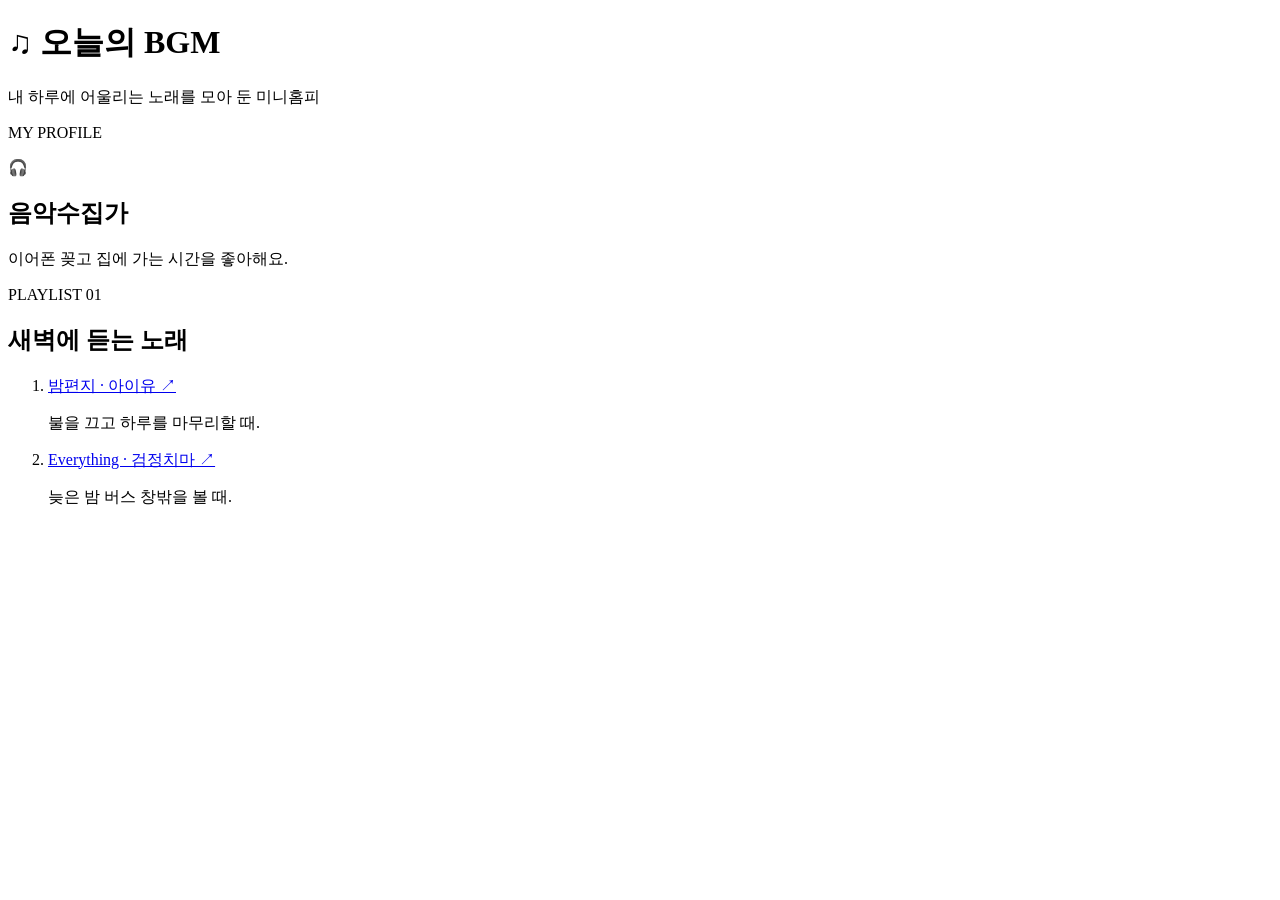
==== index.html @ 6667e20d "Add initial HTML structure for BGM page" ====
<!doctype html>
<html lang="ko">
<head>
  <meta charset="utf-8">
  <meta name="viewport" content="width=device-width, initial-scale=1">
  <title>오늘의 BGM</title>
  <link rel="stylesheet" href="./style.css">
</head>
<body>
  <main class="minihome">
    <header class="titlebar">
      <h1>♫ 오늘의 BGM</h1>
      <p>내 하루에 어울리는 노래를 모아 둔 미니홈피</p>
    </header>

    <div class="layout">
      <aside class="panel">
        <p class="label">MY PROFILE</p>
        <div class="avatar" aria-hidden="true">🎧</div>
        <h2>음악수집가</h2>
        <p>이어폰 꽂고 집에 가는 시간을 좋아해요.</p>
      </aside>

      <section class="panel">
        <p class="label">PLAYLIST 01</p>
        <h2>새벽에 듣는 노래</h2>
        <ol class="tracks">
          <li>
            <a href="https://www.youtube.com/results?search_query=IU+Through+the+Night">
              밤편지 · 아이유 ↗
            </a>
            <p>불을 끄고 하루를 마무리할 때.</p>
          </li>
          <li>
            <a href="https://www.youtube.com/results?search_query=The+Black+Skirts+Everything">
              Everything · 검정치마 ↗
            </a>
            <p>늦은 밤 버스 창밖을 볼 때.</p>
          </li>
        </ol>
      </section>
    </div>
  </main>
</body>
</html>
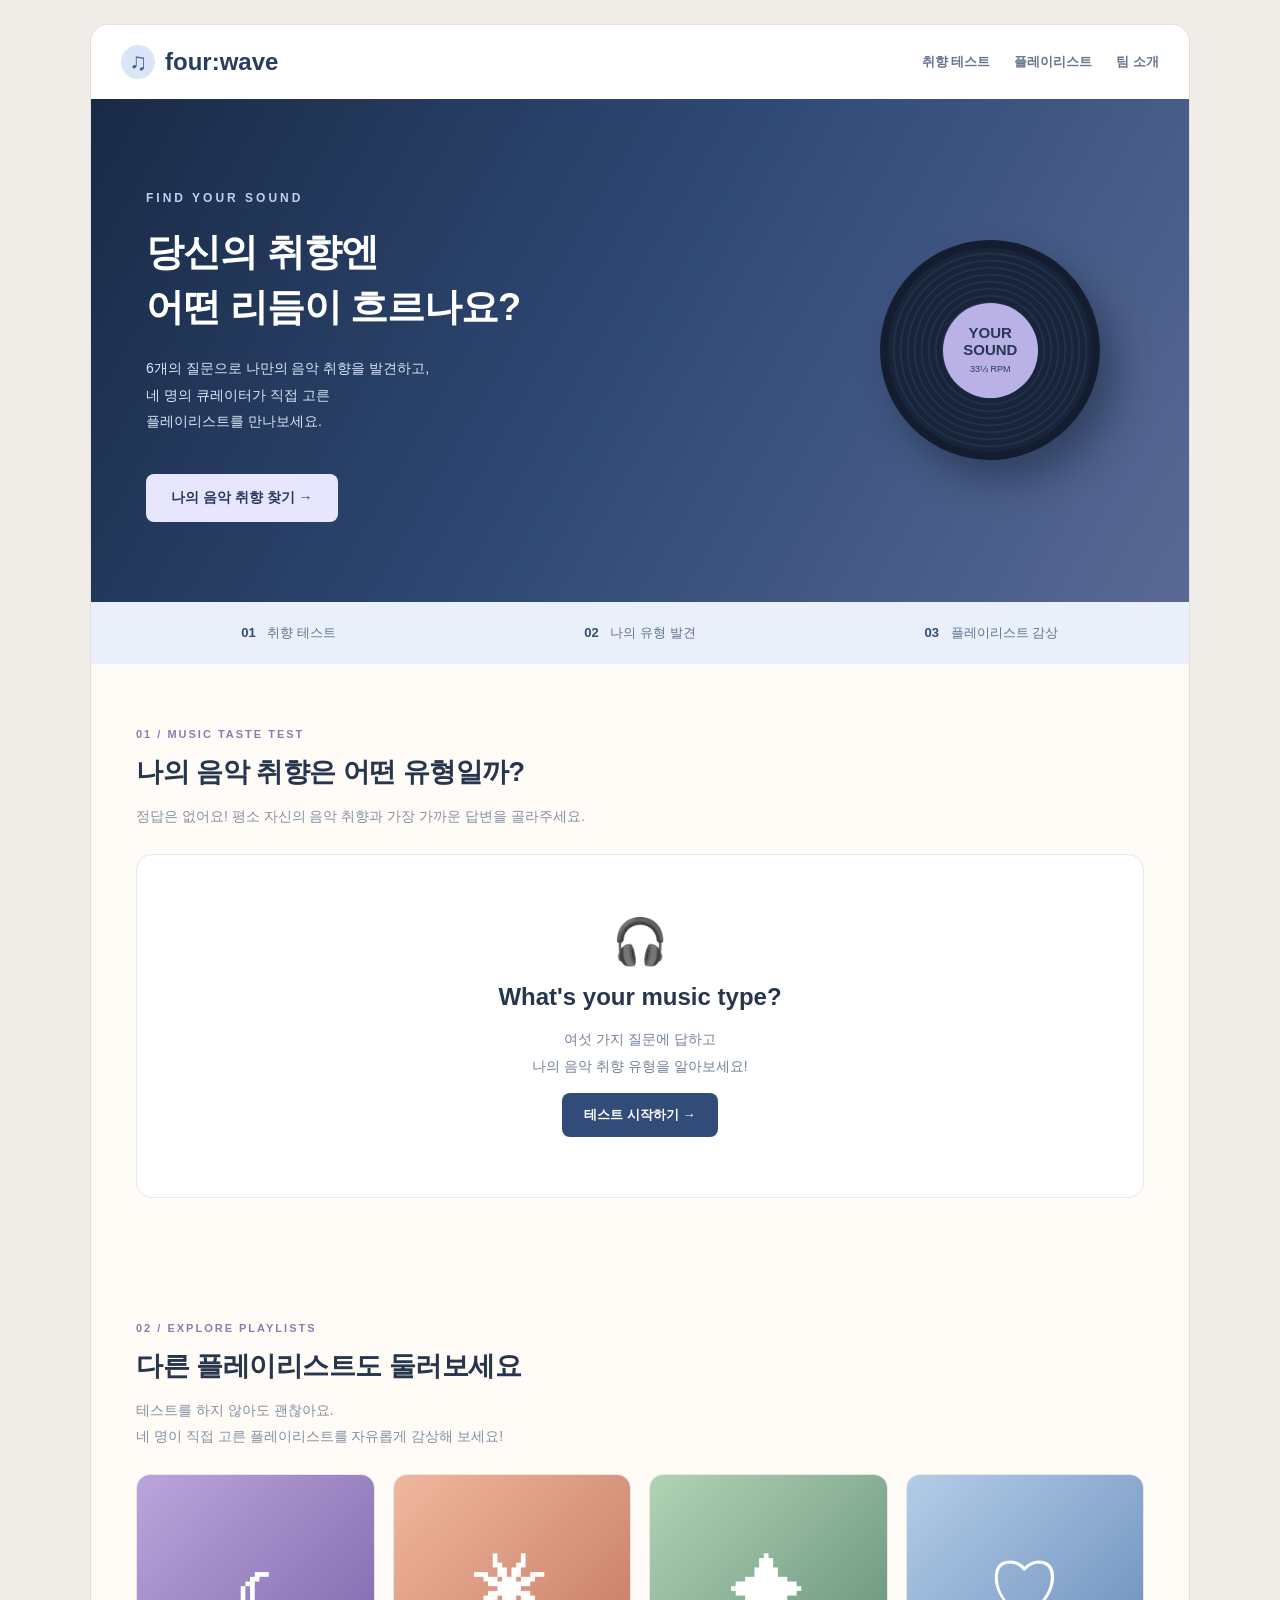
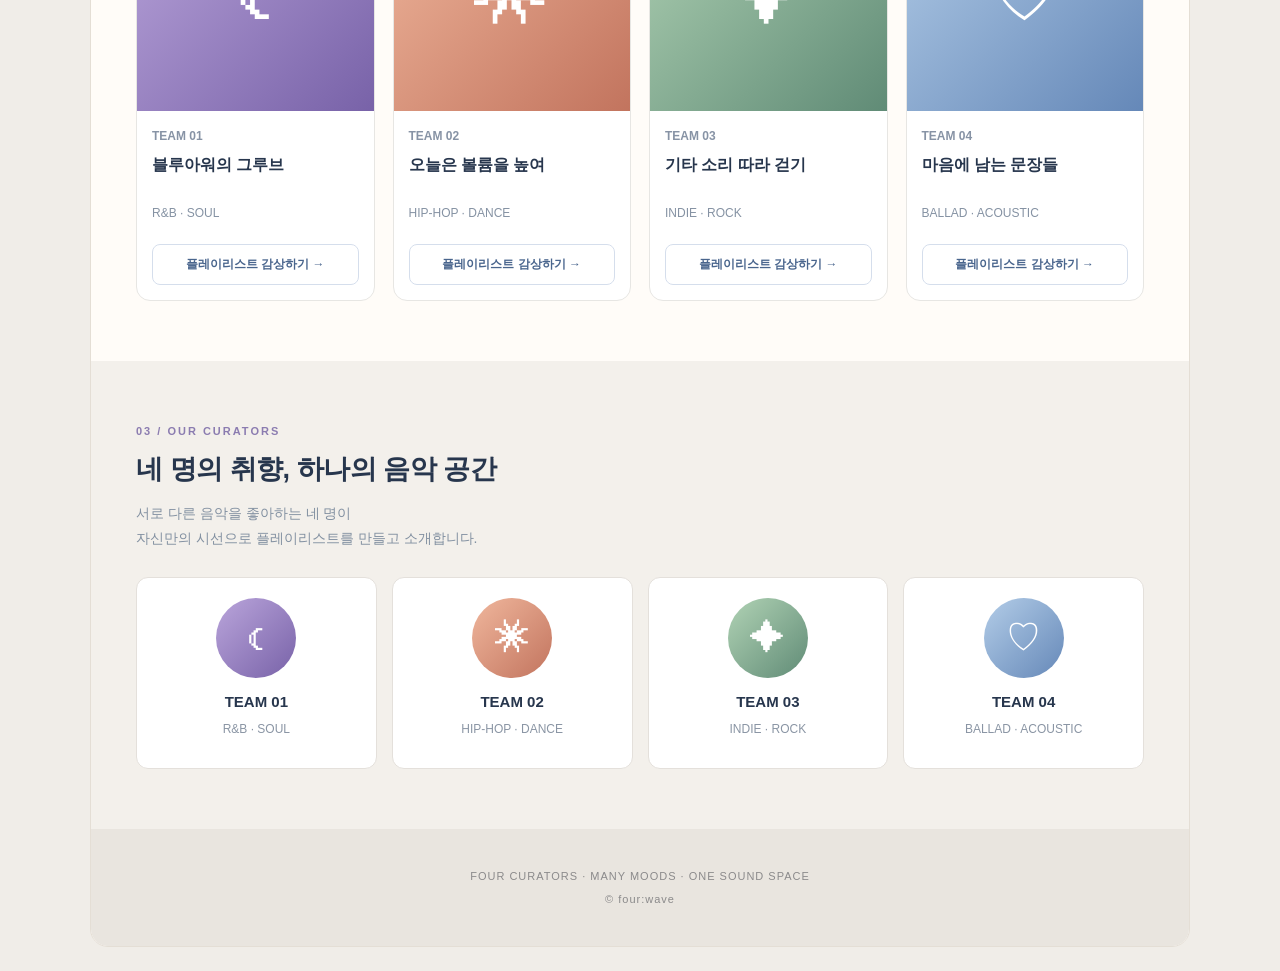
==== commit 4f0218d5: "메인 페이지 재구성" ====
--- a/index.html
+++ b/index.html
@@ -1,45 +1,898 @@
-<!doctype html>
+
+<!DOCTYPE html>
 <html lang="ko">
 <head>
-  <meta charset="utf-8">
-  <meta name="viewport" content="width=device-width, initial-scale=1">
-  <title>오늘의 BGM</title>
-  <link rel="stylesheet" href="./style.css">
+  <meta charset="UTF-8">
+  <meta name="viewport" content="width=device-width, initial-scale=1.0">
+  <title>four:wave | 나만의 음악 취향 찾기</title>
+  <link rel="stylesheet" href="style.css">
 </head>
+
 <body>
-  <main class="minihome">
-    <header class="titlebar">
-      <h1>♫ 오늘의 BGM</h1>
-      <p>내 하루에 어울리는 노래를 모아 둔 미니홈피</p>
-    </header>
-
-    <div class="layout">
-      <aside class="panel">
-        <p class="label">MY PROFILE</p>
-        <div class="avatar" aria-hidden="true">🎧</div>
-        <h2>음악수집가</h2>
-        <p>이어폰 꽂고 집에 가는 시간을 좋아해요.</p>
-      </aside>
-
-      <section class="panel">
-        <p class="label">PLAYLIST 01</p>
-        <h2>새벽에 듣는 노래</h2>
-        <ol class="tracks">
-          <li>
-            <a href="https://www.youtube.com/results?search_query=IU+Through+the+Night">
-              밤편지 · 아이유 ↗
-            </a>
-            <p>불을 끄고 하루를 마무리할 때.</p>
-          </li>
-          <li>
-            <a href="https://www.youtube.com/results?search_query=The+Black+Skirts+Everything">
-              Everything · 검정치마 ↗
-            </a>
-            <p>늦은 밤 버스 창밖을 볼 때.</p>
-          </li>
-        </ol>
-      </section>
-    </div>
+<div class="site">
+
+  <!-- =============================
+       1. 상단 메뉴
+  ============================== -->
+  <header class="header">
+    <a href="#home" class="logo">
+      <span class="logo-icon">♫</span>
+      four:wave
+    </a>
+
+    <nav class="nav">
+      <a href="#quiz">취향 테스트</a>
+      <a href="#playlists">플레이리스트</a>
+      <a href="#members">팀 소개</a>
+    </nav>
+  </header>
+
+  <main>
+
+    <!-- =============================
+         2. 메인 화면
+    ============================== -->
+    <section class="hero" id="home">
+      <div class="hero-text">
+        <p class="hero-label">FIND YOUR SOUND</p>
+
+        <h1>
+          당신의 취향엔<br>
+          어떤 리듬이 흐르나요?
+        </h1>
+
+        <p class="hero-description">
+          6개의 질문으로 나만의 음악 취향을 발견하고,<br>
+          네 명의 큐레이터가 직접 고른<br>
+          플레이리스트를 만나보세요.
+        </p>
+
+        <button class="start-btn" id="hero-start">
+          나의 음악 취향 찾기 →
+        </button>
+      </div>
+
+      <div class="record-area">
+        <div class="record">
+          <div class="record-label">
+            YOUR<br>SOUND
+            <small>33⅓ RPM</small>
+          </div>
+        </div>
+      </div>
+    </section>
+
+    <!-- 이용 순서 -->
+    <div class="steps">
+      <div><strong>01</strong> 취향 테스트</div>
+      <div><strong>02</strong> 나의 유형 발견</div>
+      <div><strong>03</strong> 플레이리스트 감상</div>
+    </div>
+
+    <!-- =============================
+         3. 음악 취향 테스트
+    ============================== -->
+    <section class="section" id="quiz">
+      <div class="section-title">
+        <span class="eyebrow">01 / MUSIC TASTE TEST</span>
+        <h2>나의 음악 취향은 어떤 유형일까?</h2>
+        <p>
+          정답은 없어요!
+          평소 자신의 음악 취향과 가장 가까운 답변을 골라주세요.
+        </p>
+      </div>
+
+      <div class="quiz-box" id="quiz-box">
+        <!-- JavaScript로 테스트 화면이 표시됩니다 -->
+      </div>
+    </section>
+
+    <!-- =============================
+         4. 모든 플레이리스트
+    ============================== -->
+    <section class="section" id="playlists">
+      <div class="section-title">
+        <span class="eyebrow">02 / EXPLORE PLAYLISTS</span>
+        <h2>다른 플레이리스트도 둘러보세요</h2>
+        <p>
+          테스트를 하지 않아도 괜찮아요.<br>
+          네 명이 직접 고른 플레이리스트를 자유롭게 감상해 보세요!
+        </p>
+      </div>
+
+      <div class="playlist-grid" id="playlist-grid">
+        <!-- 플레이리스트 카드 자동 생성 -->
+      </div>
+
+      <!-- 다른 플레이리스트를 누르면 열리는 영역 -->
+      <div class="playlist-detail" id="playlist-detail" hidden>
+        <div class="detail-top">
+          <h3>PLAYLIST DETAIL</h3>
+          <button class="close-btn" id="close-detail">
+            닫기 ×
+          </button>
+        </div>
+
+        <div id="detail-content"></div>
+      </div>
+    </section>
+
+    <!-- =============================
+         5. 팀원 소개
+    ============================== -->
+    <section class="section members-section" id="members">
+      <div class="section-title">
+        <span class="eyebrow">03 / OUR CURATORS</span>
+        <h2>네 명의 취향, 하나의 음악 공간</h2>
+        <p>
+          서로 다른 음악을 좋아하는 네 명이<br>
+          자신만의 시선으로 플레이리스트를 만들고 소개합니다.
+        </p>
+      </div>
+
+      <div class="member-grid" id="member-grid">
+        <!-- 팀원 소개 카드 자동 생성 -->
+      </div>
+    </section>
+
   </main>
+
+  <footer class="footer">
+    <p>FOUR CURATORS · MANY MOODS · ONE SOUND SPACE</p>
+    <p>© four:wave</p>
+  </footer>
+
+</div>
+
+
+<!-- ============================================
+     JavaScript
+     아래 데이터만 수정하면 콘텐츠 변경 가능
+============================================= -->
+<script>
+
+// =============================================
+// 1. 플레이리스트 데이터
+// =============================================
+// ★ 팀원들이 가장 많이 수정할 부분!
+// title: 플레이리스트 제목
+// member: 제작한 팀원 이름
+// description: 플레이리스트 소개
+// tracks: 실제 수록곡
+// url: 개별 음악 링크
+// embedUrl: 유튜브 재생목록 임베드 주소
+
+const playlists = {
+
+  // 팀원 1 : R&B / SOUL
+  groove: {
+    member: "TEAM 01",
+    genre: "R&B · SOUL",
+    title: "블루아워의 그루브",
+    description:
+      "하루가 끝난 밤, 부드러운 보컬과 매력적인 리듬에 집중하고 싶을 때 듣는 음악을 모았어요.",
+    symbol: "☾",
+    tags: ["그루브", "새벽", "R&B"],
+
+    tracks: [
+      {
+        title: "첫 번째 곡 제목",
+        artist: "가수 이름",
+        url: ""
+      },
+      {
+        title: "두 번째 곡 제목",
+        artist: "가수 이름",
+        url: ""
+      },
+      {
+        title: "세 번째 곡 제목",
+        artist: "가수 이름",
+        url: ""
+      }
+    ],
+
+    embedUrl: ""
+  },
+
+  // 팀원 2 : HIP-HOP / DANCE
+  beat: {
+    member: "TEAM 02",
+    genre: "HIP-HOP · DANCE",
+    title: "오늘은 볼륨을 높여",
+    description:
+      "신나는 비트와 리듬으로 기분을 끌어올리고 싶을 때! 에너지 넘치는 곡을 모은 플레이리스트예요.",
+    symbol: "✷",
+    tags: ["비트", "에너지", "힙합"],
+
+    tracks: [
+      {
+        title: "첫 번째 곡 제목",
+        artist: "가수 이름",
+        url: ""
+      },
+      {
+        title: "두 번째 곡 제목",
+        artist: "가수 이름",
+        url: ""
+      },
+      {
+        title: "세 번째 곡 제목",
+        artist: "가수 이름",
+        url: ""
+      }
+    ],
+
+    embedUrl: ""
+  },
+
+  // 팀원 3 : INDIE / ROCK
+  band: {
+    member: "TEAM 03",
+    genre: "INDIE · ROCK",
+    title: "기타 소리 따라 걷기",
+    description:
+      "시원한 기타와 드럼 사운드, 나만 알고 싶은 밴드의 음악을 소개하는 플레이리스트예요.",
+    symbol: "✦",
+    tags: ["밴드", "인디", "기타"],
+
+    tracks: [
+      {
+        title: "첫 번째 곡 제목",
+        artist: "가수 이름",
+        url: ""
+      },
+      {
+        title: "두 번째 곡 제목",
+        artist: "가수 이름",
+        url: ""
+      },
+      {
+        title: "세 번째 곡 제목",
+        artist: "가수 이름",
+        url: ""
+      }
+    ],
+
+    embedUrl: ""
+  },
+
+  // 팀원 4 : BALLAD / ACOUSTIC
+  mellow: {
+    member: "TEAM 04",
+    genre: "BALLAD · ACOUSTIC",
+    title: "마음에 남는 문장들",
+    description:
+      "가끔은 한 줄의 가사만으로도 위로가 되니까. 따뜻하고 잔잔한 음악을 골랐어요.",
+    symbol: "♡",
+    tags: ["감성", "가사", "어쿠스틱"],
+
+    tracks: [
+      {
+        title: "첫 번째 곡 제목",
+        artist: "가수 이름",
+        url: ""
+      },
+      {
+        title: "두 번째 곡 제목",
+        artist: "가수 이름",
+        url: ""
+      },
+      {
+        title: "세 번째 곡 제목",
+        artist: "가수 이름",
+        url: ""
+      }
+    ],
+
+    embedUrl: ""
+  }
+};
+
+
+// =============================================
+// 2. 음악 취향 유형
+// =============================================
+
+const musicTypes = {
+  groove: {
+    name: "그루비 러버",
+    genre: "R&B · SOUL",
+    description:
+      "부드러운 보컬과 매력적인 베이스라인을 좋아하는 당신! 자연스럽게 몸을 흔들게 만드는 그루브를 사랑하는 유형이에요.",
+    keywords: ["그루브", "감각적인 리듬", "R&B"]
+  },
+
+  beat: {
+    name: "리듬 중독자",
+    genre: "HIP-HOP · DANCE",
+    description:
+      "강렬한 비트에 끌리는 당신! 음악을 통해 에너지를 얻고 신나는 리듬에 몸을 맡기는 유형이에요.",
+    keywords: ["강렬한 비트", "에너지", "힙합"]
+  },
+
+  band: {
+    name: "사운드 탐험가",
+    genre: "INDIE · ROCK",
+    description:
+      "기타와 드럼의 생생한 사운드를 좋아하는 당신! 개성 있는 음악을 발견하는 즐거움을 아는 유형이에요.",
+    keywords: ["밴드", "인디", "새로운 발견"]
+  },
+
+  mellow: {
+    name: "감성 수집가",
+    genre: "BALLAD · ACOUSTIC",
+    description:
+      "따뜻한 멜로디와 마음에 남는 가사를 좋아하는 당신! 노래 속에서 공감과 위로를 발견하는 유형이에요.",
+    keywords: ["가사", "감성", "어쿠스틱"]
+  }
+};
+
+
+// =============================================
+// 3. 음악 취향 테스트 문항
+// =============================================
+
+const questions = [
+  {
+    question: "처음 듣는 노래에서 가장 먼저 귀에 들어오는 건?",
+    options: [
+      { text: "쫀득한 베이스와 부드러운 보컬", type: "groove" },
+      { text: "몸을 움직이게 만드는 강한 비트", type: "beat" },
+      { text: "시원하게 울리는 기타와 드럼", type: "band" },
+      { text: "마음에 남는 가사와 멜로디", type: "mellow" }
+    ]
+  },
+  {
+    question: "이어폰을 끼고 가장 걷고 싶은 장소는?",
+    options: [
+      { text: "바람이 불어오는 한적한 골목", type: "band" },
+      { text: "비가 내리는 창밖을 볼 수 있는 버스 안", type: "mellow" },
+      { text: "불빛이 반짝이는 늦은 밤의 거리", type: "groove" },
+      { text: "신나는 음악이 흐르는 페스티벌", type: "beat" }
+    ]
+  },
+  {
+    question: "친구의 음악 추천 중 가장 끌리는 말은?",
+    options: [
+      { text: "이 노래 틀면 분위기가 확 살아나!", type: "beat" },
+      { text: "이 곡은 리듬이 진짜 매력적이야", type: "groove" },
+      { text: "가사가 마치 내 이야기 같아", type: "mellow" },
+      { text: "기타가 들어오는 순간 너무 좋아", type: "band" }
+    ]
+  },
+  {
+    question: "마음에 드는 노래를 반복 재생하는 이유는?",
+    options: [
+      { text: "특정 가사가 계속 마음에 남아서", type: "mellow" },
+      { text: "악기 소리와 곡의 구성이 좋아서", type: "band" },
+      { text: "박자와 후렴이 중독적이어서", type: "beat" },
+      { text: "보컬의 톤과 그루브가 좋아서", type: "groove" }
+    ]
+  },
+  {
+    question: "지금 딱 한 장르만 골라 듣는다면?",
+    options: [
+      { text: "R&B / 소울", type: "groove" },
+      { text: "힙합 / 댄스", type: "beat" },
+      { text: "인디 / 록 / 밴드", type: "band" },
+      { text: "발라드 / 어쿠스틱", type: "mellow" }
+    ]
+  },
+  {
+    question: "가장 추천받고 싶은 플레이리스트는?",
+    options: [
+      { text: "숨은 밴드 명곡 모음", type: "band" },
+      { text: "에너지가 차오르는 비트 모음", type: "beat" },
+      { text: "가사 좋은 조용한 음악 모음", type: "mellow" },
+      { text: "분위기 좋은 그루브 음악 모음", type: "groove" }
+    ]
+  }
+];
+
+
+// =============================================
+// 4. 공통 변수 및 함수
+// =============================================
+
+const quizBox = document.getElementById("quiz-box");
+const playlistGrid = document.getElementById("playlist-grid");
+
+let currentQuestion = 0;
+let answers = [];
+
+// 화면에 표시할 문자를 안전하게 처리
+function escapeHTML(value) {
+  return String(value).replace(/[&<>"']/g, char => ({
+    "&": "&amp;",
+    "<": "&lt;",
+    ">": "&gt;",
+    '"': "&quot;",
+    "'": "&#39;"
+  })[char]);
+}
+
+// 실제 음악 링크가 있는지 확인
+function validLink(url) {
+  try {
+    const parsed = new URL(url);
+    return parsed.protocol === "https:" ? parsed.href : "";
+  } catch {
+    return "";
+  }
+}
+
+// 유튜브 재생목록 임베드 링크 확인
+function validEmbed(url) {
+  try {
+    const parsed = new URL(url);
+
+    const allowedHosts = [
+      "www.youtube.com",
+      "www.youtube-nocookie.com"
+    ];
+
+    if (
+      parsed.protocol === "https:" &&
+      allowedHosts.includes(parsed.hostname) &&
+      parsed.pathname.startsWith("/embed/")
+    ) {
+      return parsed.href;
+    }
+
+    return "";
+  } catch {
+    return "";
+  }
+}
+
+
+// =============================================
+// 5. 테스트 시작 화면
+// =============================================
+
+function showQuizStart() {
+  quizBox.innerHTML = `
+    <div class="quiz-intro">
+      <div class="quiz-headphone">🎧</div>
+      <h3>What's your music type?</h3>
+      <p>
+        여섯 가지 질문에 답하고<br>
+        나의 음악 취향 유형을 알아보세요!
+      </p>
+      <button class="primary-btn" id="start-quiz">
+        테스트 시작하기 →
+      </button>
+    </div>
+  `;
+
+  document.getElementById("start-quiz")
+    .addEventListener("click", startQuiz);
+}
+
+function startQuiz() {
+  currentQuestion = 0;
+  answers = Array(questions.length).fill(null);
+
+  showQuestion();
+
+  document.getElementById("quiz")
+    .scrollIntoView({ behavior: "smooth" });
+}
+
+
+// =============================================
+// 6. 테스트 문항 표시
+// =============================================
+
+function showQuestion() {
+  const question = questions[currentQuestion];
+  const selected = answers[currentQuestion];
+
+  const progress =
+    ((currentQuestion + 1) / questions.length) * 100;
+
+  quizBox.innerHTML = `
+    <div class="question-header">
+      <span>QUESTION ${currentQuestion + 1} / ${questions.length}</span>
+      <span>${Math.round(progress)}%</span>
+    </div>
+
+    <div class="progress-bar">
+      <div class="progress-fill" style="width:${progress}%"></div>
+    </div>
+
+    <h3 class="question-title">
+      Q${currentQuestion + 1}. ${escapeHTML(question.question)}
+    </h3>
+
+    <div class="answer-grid">
+      ${question.options.map((option, index) => `
+        <button
+          class="answer-btn ${selected === option.type ? "selected" : ""}"
+          data-answer="${option.type}"
+        >
+          <strong>${"ABCD"[index]}.</strong>
+          ${escapeHTML(option.text)}
+        </button>
+      `).join("")}
+    </div>
+
+    <div class="question-buttons">
+      <button class="secondary-btn" id="prev-btn"
+        ${currentQuestion === 0 ? "disabled" : ""}>
+        ← 이전
+      </button>
+
+      <button class="primary-btn" id="next-btn"
+        ${selected === null ? "disabled" : ""}>
+        ${currentQuestion === questions.length - 1
+          ? "결과 확인하기 →"
+          : "다음 질문 →"}
+      </button>
+    </div>
+  `;
+
+  // 답변 선택
+  document.querySelectorAll(".answer-btn").forEach(button => {
+    button.addEventListener("click", () => {
+      answers[currentQuestion] = button.dataset.answer;
+      showQuestion();
+    });
+  });
+
+  // 이전 질문
+  document.getElementById("prev-btn")
+    .addEventListener("click", () => {
+      if (currentQuestion > 0) {
+        currentQuestion--;
+        showQuestion();
+      }
+    });
+
+  // 다음 질문 또는 결과
+  document.getElementById("next-btn")
+    .addEventListener("click", () => {
+      if (answers[currentQuestion] === null) return;
+
+      if (currentQuestion < questions.length - 1) {
+        currentQuestion++;
+        showQuestion();
+      } else {
+        showResult();
+      }
+    });
+}
+
+
+// =============================================
+// 7. 테스트 결과 계산
+// =============================================
+
+function calculateResult() {
+  const scores = {
+    groove: 0,
+    beat: 0,
+    band: 0,
+    mellow: 0
+  };
+
+  answers.forEach((type, index) => {
+    // Q5는 장르 직접 선택이므로 2점
+    const point = index === 4 ? 2 : 1;
+    scores[type] += point;
+  });
+
+  const maxScore = Math.max(...Object.values(scores));
+
+  const candidates = Object.keys(scores).filter(
+    type => scores[type] === maxScore
+  );
+
+  // 동점이면 Q5, 그다음 Q1의 선택 우선
+  if (candidates.includes(answers[4])) {
+    return answers[4];
+  }
+
+  if (candidates.includes(answers[0])) {
+    return answers[0];
+  }
+
+  return candidates[0];
+}
+
+
+// =============================================
+// 8. 플레이리스트 곡 목록 생성
+// =============================================
+
+function createTrackList(playlist) {
+  return `
+    <div class="track-area">
+      <div class="track-header">
+        <h4>TRACKLIST</h4>
+        <span>${playlist.tracks.length}곡</span>
+      </div>
+
+      <ol class="track-list">
+        ${playlist.tracks.map((song, index) => {
+          const url = validLink(song.url);
+
+          return `
+            <li class="track">
+              <span class="track-number">
+                ${String(index + 1).padStart(2, "0")}
+              </span>
+
+              <div class="track-icon">♫</div>
+
+              <div class="track-info">
+                <strong>${escapeHTML(song.title)}</strong>
+                <span>${escapeHTML(song.artist)}</span>
+              </div>
+
+              ${url
+                ? `<a class="listen-btn"
+                     href="${escapeHTML(url)}"
+                     target="_blank"
+                     rel="noopener noreferrer">
+                     ▶ 듣기
+                   </a>`
+                : `<span class="listen-disabled">
+                     준비 중
+                   </span>`
+              }
+            </li>
+          `;
+        }).join("")}
+      </ol>
+    </div>
+  `;
+}
+
+
+// =============================================
+// 9. 플레이리스트 재생 영역
+// =============================================
+
+function createPlayer(playlist) {
+  const embed = validEmbed(playlist.embedUrl);
+
+  if (embed) {
+    return `
+      <div class="player-area">
+        <h4>♫ 플레이리스트 전체 감상</h4>
+
+        <iframe
+          src="${escapeHTML(embed)}"
+          title="${escapeHTML(playlist.title)} 재생목록"
+          allow="encrypted-media; picture-in-picture"
+          allowfullscreen>
+        </iframe>
+      </div>
+    `;
+  }
+
+  return `
+    <div class="player-placeholder">
+      <div class="player-symbol">♫</div>
+      <strong>플레이리스트 전체 감상</strong>
+      <p>
+        아직 재생목록이 등록되지 않았어요.<br>
+        팀원이 유튜브 재생목록을 연결하면<br>
+        이곳에서 음악을 들을 수 있어요.
+      </p>
+    </div>
+  `;
+}
+
+
+// =============================================
+// 10. 플레이리스트 콘텐츠
+// =============================================
+
+function createPlaylistContent(type) {
+  const playlist = playlists[type];
+
+  return `
+    <div class="recommended-playlist">
+      <div class="playlist-main-info">
+        <div class="cover-large cover-${type}">
+          ${playlist.symbol}
+        </div>
+
+        <div class="playlist-text">
+          <span class="playlist-member">
+            ${escapeHTML(playlist.member)} ·
+            ${escapeHTML(playlist.genre)}
+          </span>
+
+          <h3>${escapeHTML(playlist.title)}</h3>
+
+          <p>${escapeHTML(playlist.description)}</p>
+
+          <div class="tag-row">
+            ${playlist.tags.map(tag => `
+              <span class="tag">#${escapeHTML(tag)}</span>
+            `).join("")}
+          </div>
+        </div>
+      </div>
+
+      ${createPlayer(playlist)}
+
+      ${createTrackList(playlist)}
+    </div>
+  `;
+}
+
+
+// =============================================
+// 11. 테스트 결과 화면
+// =============================================
+
+function showResult() {
+  const resultType = calculateResult();
+  const type = musicTypes[resultType];
+
+  quizBox.innerHTML = `
+    <div class="result">
+
+      <!-- 취향 유형 -->
+      <div class="result-hero">
+        <div class="result-icon">🎧</div>
+
+        <span class="result-label">
+          YOUR MUSIC TYPE
+        </span>
+
+        <h2>${escapeHTML(type.name)}</h2>
+
+        <span class="result-genre">
+          ${escapeHTML(type.genre)}
+        </span>
+
+        <p>${escapeHTML(type.description)}</p>
+
+        <div class="result-tags">
+          ${type.keywords.map(keyword => `
+            <span>#${escapeHTML(keyword)}</span>
+          `).join("")}
+        </div>
+      </div>
+
+      <!-- 추천 플레이리스트 -->
+      <div class="recommend-heading">
+        <span class="eyebrow">RECOMMENDED FOR YOU</span>
+        <h3>당신을 위한 플레이리스트</h3>
+        <p>
+          당신의 음악 취향에 맞춰 추천하는 플레이리스트예요!
+        </p>
+      </div>
+
+      <!-- 플레이리스트 설명 + 실제 곡 목록 -->
+      ${createPlaylistContent(resultType)}
+
+      <!-- 결과 하단 -->
+      <div class="result-buttons">
+        <button class="secondary-btn" id="restart-btn">
+          다시 테스트하기
+        </button>
+
+        <a class="primary-btn" href="#playlists">
+          다른 플레이리스트 둘러보기 ↓
+        </a>
+      </div>
+
+    </div>
+  `;
+
+  document.getElementById("restart-btn")
+    .addEventListener("click", startQuiz);
+
+  document.getElementById("quiz")
+    .scrollIntoView({ behavior: "smooth" });
+}
+
+
+// =============================================
+// 12. 모든 플레이리스트 카드 생성
+// =============================================
+
+function showPlaylistCards() {
+  playlistGrid.innerHTML = Object.entries(playlists)
+    .map(([type, playlist]) => `
+      <article class="playlist-card">
+
+        <div class="playlist-cover cover-${type}">
+          <span>${playlist.symbol}</span>
+        </div>
+
+        <div class="playlist-card-text">
+          <span class="playlist-member">
+            ${escapeHTML(playlist.member)}
+          </span>
+
+          <h3>${escapeHTML(playlist.title)}</h3>
+
+          <p>${escapeHTML(playlist.genre)}</p>
+
+          <button class="card-btn"
+                  data-playlist="${type}">
+            플레이리스트 감상하기 →
+          </button>
+        </div>
+
+      </article>
+    `).join("");
+
+  document.querySelectorAll("[data-playlist]")
+    .forEach(button => {
+      button.addEventListener("click", () => {
+        openPlaylist(button.dataset.playlist);
+      });
+    });
+}
+
+
+// =============================================
+// 13. 다른 플레이리스트 상세 내용
+// =============================================
+
+function openPlaylist(type) {
+  const detail = document.getElementById("playlist-detail");
+
+  document.getElementById("detail-content").innerHTML =
+    createPlaylistContent(type);
+
+  detail.hidden = false;
+
+  detail.scrollIntoView({
+    behavior: "smooth",
+    block: "start"
+  });
+}
+
+document.getElementById("close-detail")
+  .addEventListener("click", () => {
+    document.getElementById("playlist-detail").hidden = true;
+  });
+
+
+// =============================================
+// 14. 팀원 소개 카드
+// =============================================
+
+function showMembers() {
+  const grid = document.getElementById("member-grid");
+
+  grid.innerHTML = Object.entries(playlists)
+    .map(([type, playlist]) => `
+      <div class="member-card">
+        <div class="member-circle cover-${type}">
+          ${playlist.symbol}
+        </div>
+
+        <h3>${escapeHTML(playlist.member)}</h3>
+        <p>${escapeHTML(playlist.genre)}</p>
+      </div>
+    `).join("");
+}
+
+
+// =============================================
+// 15. 메인 시작 버튼과 초기 실행
+// =============================================
+
+document.getElementById("hero-start")
+  .addEventListener("click", startQuiz);
+
+// 처음 사이트에 들어왔을 때 표시할 화면
+showQuizStart();
+showPlaylistCards();
+showMembers();
+
+</script>
+
 </body>
 </html>
--- a/style.css
+++ b/style.css
@@ -0,0 +1,1132 @@
+
+/* ==========================================
+   1. 기본 설정
+========================================== */
+
+* {
+  box-sizing: border-box;
+}
+
+html {
+  scroll-behavior: smooth;
+}
+
+body {
+  margin: 0;
+  padding: 24px 16px;
+  background: #f0ede8;
+  color: #27364d;
+  font-family: "Malgun Gothic", "Apple SD Gothic Neo", sans-serif;
+}
+
+button {
+  font-family: inherit;
+  cursor: pointer;
+}
+
+a {
+  color: inherit;
+  text-decoration: none;
+}
+
+button:focus-visible,
+a:focus-visible {
+  outline: 3px solid #8298d2;
+  outline-offset: 3px;
+}
+
+[hidden] {
+  display: none !important;
+}
+
+.site {
+  max-width: 1100px;
+  margin: 0 auto;
+  background: #fffcf8;
+  border: 1px solid #e4ded5;
+  border-radius: 18px;
+  overflow: hidden;
+}
+
+
+/* ==========================================
+   2. 상단 메뉴
+========================================== */
+
+.header {
+  display: flex;
+  justify-content: space-between;
+  align-items: center;
+  padding: 20px 30px;
+  background: #ffffff;
+}
+
+.logo {
+  display: flex;
+  align-items: center;
+  gap: 10px;
+  color: #263d60;
+  font-size: 24px;
+  font-weight: bold;
+}
+
+.logo-icon {
+  display: flex;
+  align-items: center;
+  justify-content: center;
+  width: 34px;
+  height: 34px;
+  border-radius: 50%;
+  background: #dae5f6;
+  color: #48658f;
+}
+
+.nav {
+  display: flex;
+  gap: 24px;
+  font-size: 13px;
+  font-weight: bold;
+  color: #65758d;
+}
+
+.nav a:hover {
+  color: #3d5c91;
+}
+
+
+/* ==========================================
+   3. 메인 비주얼
+========================================== */
+
+.hero {
+  display: grid;
+  grid-template-columns: 1.4fr 0.6fr;
+  align-items: center;
+  gap: 30px;
+
+  padding: 80px 55px;
+
+  background: linear-gradient(
+    120deg,
+    #192a46,
+    #304a76,
+    #596994
+  );
+
+  color: white;
+}
+
+.hero-label {
+  font-size: 12px;
+  letter-spacing: 3px;
+  font-weight: bold;
+  color: #c0cfef;
+}
+
+.hero h1 {
+  margin: 20px 0;
+  font-size: 38px;
+  line-height: 1.45;
+  letter-spacing: -1px;
+}
+
+.hero-description {
+  color: #dbe5f5;
+  font-size: 14px;
+  line-height: 1.9;
+}
+
+.start-btn {
+  margin-top: 25px;
+  padding: 15px 25px;
+
+  border: none;
+  border-radius: 8px;
+
+  background: #e8e6ff;
+  color: #273a5d;
+
+  font-size: 14px;
+  font-weight: bold;
+
+  transition: 0.2s;
+}
+
+.start-btn:hover {
+  background: #cfcdfb;
+  transform: translateY(-3px);
+}
+
+
+/* ==========================================
+   4. LP 레코드 장식
+========================================== */
+
+.record-area {
+  display: flex;
+  align-items: center;
+  justify-content: center;
+}
+
+.record {
+  display: flex;
+  align-items: center;
+  justify-content: center;
+
+  width: 220px;
+  height: 220px;
+
+  border-radius: 50%;
+  border: 8px solid #141d30;
+
+  background: repeating-radial-gradient(
+    circle,
+    #18243a 0px,
+    #18243a 4px,
+    #26344e 5px,
+    #18243a 7px
+  );
+
+  box-shadow: 15px 20px 35px #10192b66;
+}
+
+.record-label {
+  display: flex;
+  flex-direction: column;
+  align-items: center;
+  justify-content: center;
+
+  width: 95px;
+  height: 95px;
+
+  border-radius: 50%;
+  background: #bab2e6;
+
+  color: #273755;
+  font-weight: bold;
+  font-size: 15px;
+  text-align: center;
+}
+
+.record-label small {
+  margin-top: 5px;
+  font-size: 9px;
+  font-weight: normal;
+}
+
+
+/* ==========================================
+   5. 사이트 이용 순서
+========================================== */
+
+.steps {
+  display: grid;
+  grid-template-columns: repeat(3, 1fr);
+
+  padding: 22px;
+  background: #eaf0fa;
+
+  text-align: center;
+  font-size: 13px;
+  color: #607492;
+}
+
+.steps strong {
+  margin-right: 8px;
+  color: #314b76;
+}
+
+
+/* ==========================================
+   6. 공통 섹션
+========================================== */
+
+.section {
+  padding: 60px 45px;
+  scroll-margin-top: 20px;
+}
+
+.section-title {
+  margin-bottom: 25px;
+}
+
+.eyebrow {
+  font-size: 11px;
+  font-weight: bold;
+  color: #8b7cb0;
+  letter-spacing: 2px;
+}
+
+.section-title h2 {
+  margin: 12px 0;
+  font-size: 27px;
+  letter-spacing: -0.5px;
+}
+
+.section-title p {
+  color: #8290a1;
+  font-size: 14px;
+  line-height: 1.8;
+}
+
+
+/* ==========================================
+   7. 음악 취향 테스트
+========================================== */
+
+.quiz-box {
+  padding: 35px;
+  background: white;
+
+  border: 1px solid #e4e8ef;
+  border-radius: 16px;
+}
+
+.quiz-intro {
+  padding: 25px 0;
+  text-align: center;
+}
+
+.quiz-headphone {
+  font-size: 45px;
+}
+
+.quiz-intro h3 {
+  margin: 15px 0;
+  font-size: 24px;
+}
+
+.quiz-intro p {
+  color: #728198;
+  font-size: 14px;
+  line-height: 1.9;
+}
+
+
+/* 공통 버튼 */
+
+.primary-btn {
+  display: inline-block;
+  padding: 13px 22px;
+
+  border: none;
+  border-radius: 8px;
+
+  background: #314c79;
+  color: white;
+
+  font-size: 13px;
+  font-weight: bold;
+  text-align: center;
+}
+
+.primary-btn:hover {
+  background: #47679b;
+}
+
+.primary-btn:disabled {
+  opacity: 0.4;
+  cursor: not-allowed;
+}
+
+.secondary-btn {
+  padding: 12px 20px;
+
+  border: 1px solid #d5dce7;
+  border-radius: 8px;
+
+  background: white;
+  color: #405675;
+
+  font-size: 13px;
+  font-weight: bold;
+}
+
+.secondary-btn:disabled {
+  opacity: 0.4;
+  cursor: not-allowed;
+}
+
+
+/* 질문 진행 상태 */
+
+.question-header {
+  display: flex;
+  justify-content: space-between;
+
+  color: #7182a1;
+  font-size: 12px;
+  font-weight: bold;
+}
+
+.progress-bar {
+  height: 7px;
+  margin: 12px 0 30px;
+
+  background: #e8ecf3;
+  border-radius: 20px;
+  overflow: hidden;
+}
+
+.progress-fill {
+  height: 100%;
+  background: #7892c5;
+  border-radius: 20px;
+
+  transition: width 0.2s;
+}
+
+.question-title {
+  margin-bottom: 25px;
+  font-size: 22px;
+  line-height: 1.5;
+}
+
+
+/* 객관식 답변 */
+
+.answer-grid {
+  display: grid;
+  grid-template-columns: repeat(2, 1fr);
+  gap: 12px;
+}
+
+.answer-btn {
+  min-height: 65px;
+  padding: 16px;
+
+  border: 1px solid #dfe5ed;
+  border-radius: 10px;
+
+  background: #fafcff;
+  color: #40526a;
+
+  text-align: left;
+  font-size: 14px;
+  line-height: 1.5;
+
+  transition: 0.2s;
+}
+
+.answer-btn strong {
+  margin-right: 7px;
+}
+
+.answer-btn:hover {
+  background: #f0f4fc;
+  border-color: #8da3ce;
+}
+
+.answer-btn.selected {
+  border: 2px solid #617fb7;
+  background: #eaf0fb;
+  font-weight: bold;
+}
+
+.question-buttons {
+  display: flex;
+  justify-content: space-between;
+  gap: 12px;
+  margin-top: 30px;
+}
+
+
+/* ==========================================
+   8. 테스트 결과 유형
+========================================== */
+
+.result-hero {
+  padding: 45px 25px;
+
+  border-radius: 15px;
+  background: linear-gradient(135deg, #253b5d, #455c87);
+
+  color: white;
+  text-align: center;
+}
+
+.result-icon {
+  font-size: 45px;
+  margin-bottom: 12px;
+}
+
+.result-label {
+  color: #bcccf0;
+  font-size: 11px;
+  font-weight: bold;
+  letter-spacing: 2px;
+}
+
+.result-hero h2 {
+  margin: 15px 0 8px;
+  font-size: 36px;
+}
+
+.result-genre {
+  font-size: 13px;
+  color: #cbd7ee;
+}
+
+.result-hero p {
+  max-width: 550px;
+  margin: 20px auto;
+
+  color: #eef2fb;
+  font-size: 14px;
+  line-height: 1.9;
+}
+
+.result-tags,
+.tag-row {
+  display: flex;
+  justify-content: center;
+  flex-wrap: wrap;
+  gap: 8px;
+}
+
+.result-tags span {
+  padding: 8px 13px;
+
+  border-radius: 20px;
+  background: #ffffff22;
+
+  color: #f1f4ff;
+  font-size: 12px;
+}
+
+.recommend-heading {
+  margin: 40px 0 20px;
+}
+
+.recommend-heading h3 {
+  margin: 10px 0;
+  font-size: 25px;
+}
+
+.recommend-heading p {
+  color: #8290a1;
+  font-size: 13px;
+}
+
+.result-buttons {
+  display: flex;
+  justify-content: center;
+  align-items: center;
+  flex-wrap: wrap;
+  gap: 12px;
+
+  margin-top: 35px;
+}
+
+
+/* ==========================================
+   9. 플레이리스트 정보 영역
+========================================== */
+
+.recommended-playlist {
+  padding: 22px;
+
+  background: #fbfcff;
+  border: 1px solid #e5e9f0;
+  border-radius: 14px;
+}
+
+.playlist-main-info {
+  display: flex;
+  align-items: center;
+  gap: 25px;
+}
+
+.cover-large {
+  display: flex;
+  justify-content: center;
+  align-items: center;
+
+  width: 160px;
+  height: 160px;
+  flex-shrink: 0;
+
+  border-radius: 14px;
+  font-size: 65px;
+}
+
+.playlist-text {
+  flex: 1;
+  min-width: 0;
+}
+
+.playlist-member {
+  color: #8793a5;
+  font-size: 12px;
+  font-weight: bold;
+}
+
+.playlist-text h3 {
+  margin: 10px 0;
+  font-size: 24px;
+}
+
+.playlist-text p {
+  color: #6e7d92;
+  font-size: 13px;
+  line-height: 1.8;
+}
+
+.tag-row {
+  justify-content: flex-start;
+  margin-top: 15px;
+}
+
+.tag {
+  padding: 6px 10px;
+  border-radius: 20px;
+
+  background: #eaf0f8;
+  color: #5c7293;
+
+  font-size: 11px;
+}
+
+
+/* ==========================================
+   10. 플레이리스트 재생 영역
+========================================== */
+
+.player-area {
+  margin-top: 25px;
+}
+
+.player-area h4 {
+  margin-bottom: 14px;
+  font-size: 16px;
+}
+
+.player-area iframe {
+  display: block;
+  width: 100%;
+  aspect-ratio: 16 / 9;
+
+  border: none;
+  border-radius: 12px;
+}
+
+.player-placeholder {
+  margin-top: 25px;
+  padding: 35px 15px;
+
+  border-radius: 12px;
+  background: linear-gradient(120deg, #283f65, #50658e);
+
+  color: white;
+  text-align: center;
+}
+
+.player-symbol {
+  margin-bottom: 12px;
+  font-size: 40px;
+}
+
+.player-placeholder strong {
+  font-size: 16px;
+}
+
+.player-placeholder p {
+  color: #dbe5f5;
+  font-size: 12px;
+  line-height: 1.9;
+}
+
+
+/* ==========================================
+   11. 수록곡 목록
+========================================== */
+
+.track-area {
+  margin-top: 30px;
+}
+
+.track-header {
+  display: flex;
+  justify-content: space-between;
+  align-items: center;
+
+  padding-bottom: 12px;
+  border-bottom: 1px solid #e5e9f0;
+}
+
+.track-header h4 {
+  margin: 0;
+  font-size: 17px;
+}
+
+.track-header span {
+  color: #8b97a8;
+  font-size: 12px;
+}
+
+.track-list {
+  margin: 0;
+  padding: 0;
+  list-style: none;
+}
+
+.track {
+  display: flex;
+  align-items: center;
+  gap: 15px;
+
+  padding: 15px 5px;
+  border-bottom: 1px solid #edf0f5;
+}
+
+.track-number {
+  width: 22px;
+  color: #98a3b2;
+  font-size: 12px;
+}
+
+.track-icon {
+  display: flex;
+  justify-content: center;
+  align-items: center;
+
+  width: 42px;
+  height: 42px;
+  flex-shrink: 0;
+
+  border-radius: 8px;
+  background: #e7edf8;
+
+  color: #6680a9;
+  font-size: 18px;
+}
+
+.track-info {
+  display: flex;
+  flex-direction: column;
+  gap: 5px;
+  flex: 1;
+  min-width: 0;
+}
+
+.track-info strong {
+  font-size: 13px;
+  overflow-wrap: anywhere;
+}
+
+.track-info span {
+  color: #8a96a7;
+  font-size: 12px;
+}
+
+.listen-btn {
+  padding: 9px 13px;
+
+  border-radius: 7px;
+  background: #e4ebf6;
+
+  color: #3e608f;
+  font-size: 12px;
+  font-weight: bold;
+  white-space: nowrap;
+}
+
+.listen-btn:hover {
+  background: #cddbf0;
+}
+
+.listen-disabled {
+  color: #9aa5b4;
+  font-size: 11px;
+  white-space: nowrap;
+}
+
+
+/* ==========================================
+   12. 플레이리스트 카드 목록
+========================================== */
+
+.playlist-grid {
+  display: grid;
+  grid-template-columns: repeat(4, minmax(0, 1fr));
+  gap: 18px;
+}
+
+.playlist-card {
+  overflow: hidden;
+
+  border: 1px solid #e7e6e3;
+  border-radius: 14px;
+
+  background: white;
+  transition: 0.2s;
+}
+
+.playlist-card:hover {
+  transform: translateY(-5px);
+  box-shadow: 0 8px 20px #26364a1a;
+}
+
+.playlist-cover {
+  display: flex;
+  align-items: center;
+  justify-content: center;
+
+  width: 100%;
+  aspect-ratio: 1 / 1;
+
+  font-size: 75px;
+}
+
+.playlist-card-text {
+  padding: 15px;
+}
+
+.playlist-card-text h3 {
+  min-height: 40px;
+  margin: 10px 0;
+  font-size: 16px;
+  line-height: 1.4;
+}
+
+.playlist-card-text p {
+  color: #8592a3;
+  font-size: 12px;
+}
+
+.card-btn {
+  width: 100%;
+  margin-top: 12px;
+  padding: 11px 8px;
+
+  border: 1px solid #d5deec;
+  border-radius: 8px;
+
+  background: white;
+  color: #49658d;
+
+  font-size: 12px;
+  font-weight: bold;
+}
+
+.card-btn:hover {
+  background: #edf2fa;
+}
+
+
+/* ==========================================
+   13. 장르별 커버 색상
+========================================== */
+
+.cover-groove {
+  background: linear-gradient(135deg, #baa5db, #7862a8);
+  color: white;
+}
+
+.cover-beat {
+  background: linear-gradient(135deg, #f0b79d, #c2745e);
+  color: white;
+}
+
+.cover-band {
+  background: linear-gradient(135deg, #b1d3b5, #608b76);
+  color: white;
+}
+
+.cover-mellow {
+  background: linear-gradient(135deg, #b3cde8, #6588b8);
+  color: white;
+}
+
+
+/* ==========================================
+   14. 다른 플레이리스트 상세 영역
+========================================== */
+
+.playlist-detail {
+  margin-top: 30px;
+  padding: 25px;
+
+  border: 1px solid #dbe3ee;
+  border-radius: 15px;
+  background: white;
+
+  scroll-margin-top: 20px;
+}
+
+.detail-top {
+  display: flex;
+  justify-content: space-between;
+  align-items: center;
+
+  margin-bottom: 20px;
+}
+
+.detail-top h3 {
+  color: #7890b1;
+  font-size: 12px;
+  letter-spacing: 2px;
+}
+
+.close-btn {
+  padding: 9px 13px;
+
+  border: 1px solid #dce2eb;
+  border-radius: 8px;
+
+  background: white;
+  color: #536785;
+  font-size: 12px;
+}
+
+.close-btn:hover {
+  background: #edf1f7;
+}
+
+
+/* ==========================================
+   15. 팀원 소개
+========================================== */
+
+.members-section {
+  background: #f3f0eb;
+}
+
+.member-grid {
+  display: grid;
+  grid-template-columns: repeat(4, minmax(0, 1fr));
+  gap: 15px;
+}
+
+.member-card {
+  padding: 20px 10px;
+
+  border: 1px solid #e4e0db;
+  border-radius: 12px;
+
+  background: white;
+  text-align: center;
+}
+
+.member-circle {
+  display: flex;
+  align-items: center;
+  justify-content: center;
+
+  width: 80px;
+  height: 80px;
+  margin: 0 auto 15px;
+
+  border-radius: 50%;
+  font-size: 35px;
+}
+
+.member-card h3 {
+  margin: 8px 0;
+  font-size: 15px;
+}
+
+.member-card p {
+  color: #8a95a4;
+  font-size: 12px;
+}
+
+
+/* ==========================================
+   16. 하단
+========================================== */
+
+.footer {
+  padding: 30px 15px;
+
+  background: #e9e5df;
+  color: #8b8a8b;
+
+  text-align: center;
+  font-size: 11px;
+  letter-spacing: 1px;
+}
+
+
+/* ==========================================
+   17. 태블릿 화면
+========================================== */
+
+@media (max-width: 850px) {
+
+  .hero {
+    padding: 55px 30px;
+  }
+
+  .hero h1 {
+    font-size: 30px;
+  }
+
+  .record {
+    width: 160px;
+    height: 160px;
+  }
+
+  .record-label {
+    width: 75px;
+    height: 75px;
+    font-size: 12px;
+  }
+
+  .section {
+    padding: 45px 25px;
+  }
+
+  .playlist-grid,
+  .member-grid {
+    grid-template-columns: repeat(2, minmax(0, 1fr));
+  }
+}
+
+
+/* ==========================================
+   18. 모바일 화면
+========================================== */
+
+@media (max-width: 550px) {
+
+  body {
+    padding: 0;
+  }
+
+  .site {
+    border-radius: 0;
+    border: none;
+  }
+
+  .header {
+    flex-direction: column;
+    gap: 15px;
+    padding: 18px;
+  }
+
+  .logo {
+    font-size: 22px;
+  }
+
+  .nav {
+    gap: 16px;
+    font-size: 12px;
+  }
+
+  .hero {
+    grid-template-columns: 1fr;
+    padding: 50px 25px;
+  }
+
+  .hero h1 {
+    font-size: 28px;
+  }
+
+  .record-area {
+    display: none;
+  }
+
+  .steps {
+    padding: 18px 5px;
+    font-size: 10px;
+  }
+
+  .steps strong {
+    display: block;
+    margin: 0 0 5px;
+  }
+
+  .section {
+    padding: 40px 18px;
+  }
+
+  .section-title h2 {
+    font-size: 22px;
+  }
+
+  .quiz-box {
+    padding: 20px 15px;
+  }
+
+  .answer-grid {
+    grid-template-columns: 1fr;
+  }
+
+  .question-title {
+    font-size: 19px;
+  }
+
+  .answer-btn {
+    min-height: 55px;
+    padding: 14px;
+    font-size: 13px;
+  }
+
+  .result-hero {
+    padding: 35px 18px;
+  }
+
+  .result-hero h2 {
+    font-size: 28px;
+  }
+
+  .playlist-main-info {
+    flex-direction: column;
+    align-items: flex-start;
+  }
+
+  .cover-large {
+    width: 130px;
+    height: 130px;
+  }
+
+  .playlist-text h3 {
+    font-size: 21px;
+  }
+
+  .recommended-playlist {
+    padding: 14px;
+  }
+
+  .track {
+    gap: 9px;
+  }
+
+  .track-icon {
+    width: 34px;
+    height: 34px;
+  }
+
+  .playlist-grid {
+    gap: 10px;
+  }
+
+  .playlist-cover {
+    font-size: 50px;
+  }
+
+  .playlist-card-text {
+    padding: 12px 9px;
+  }
+
+  .playlist-card-text h3 {
+    font-size: 13px;
+  }
+
+  .card-btn {
+    font-size: 11px;
+  }
+
+  .playlist-detail {
+    padding: 15px;
+  }
+
+  .member-grid {
+    gap: 10px;
+  }
+
+  .result-buttons {
+    flex-direction: column;
+  }
+}
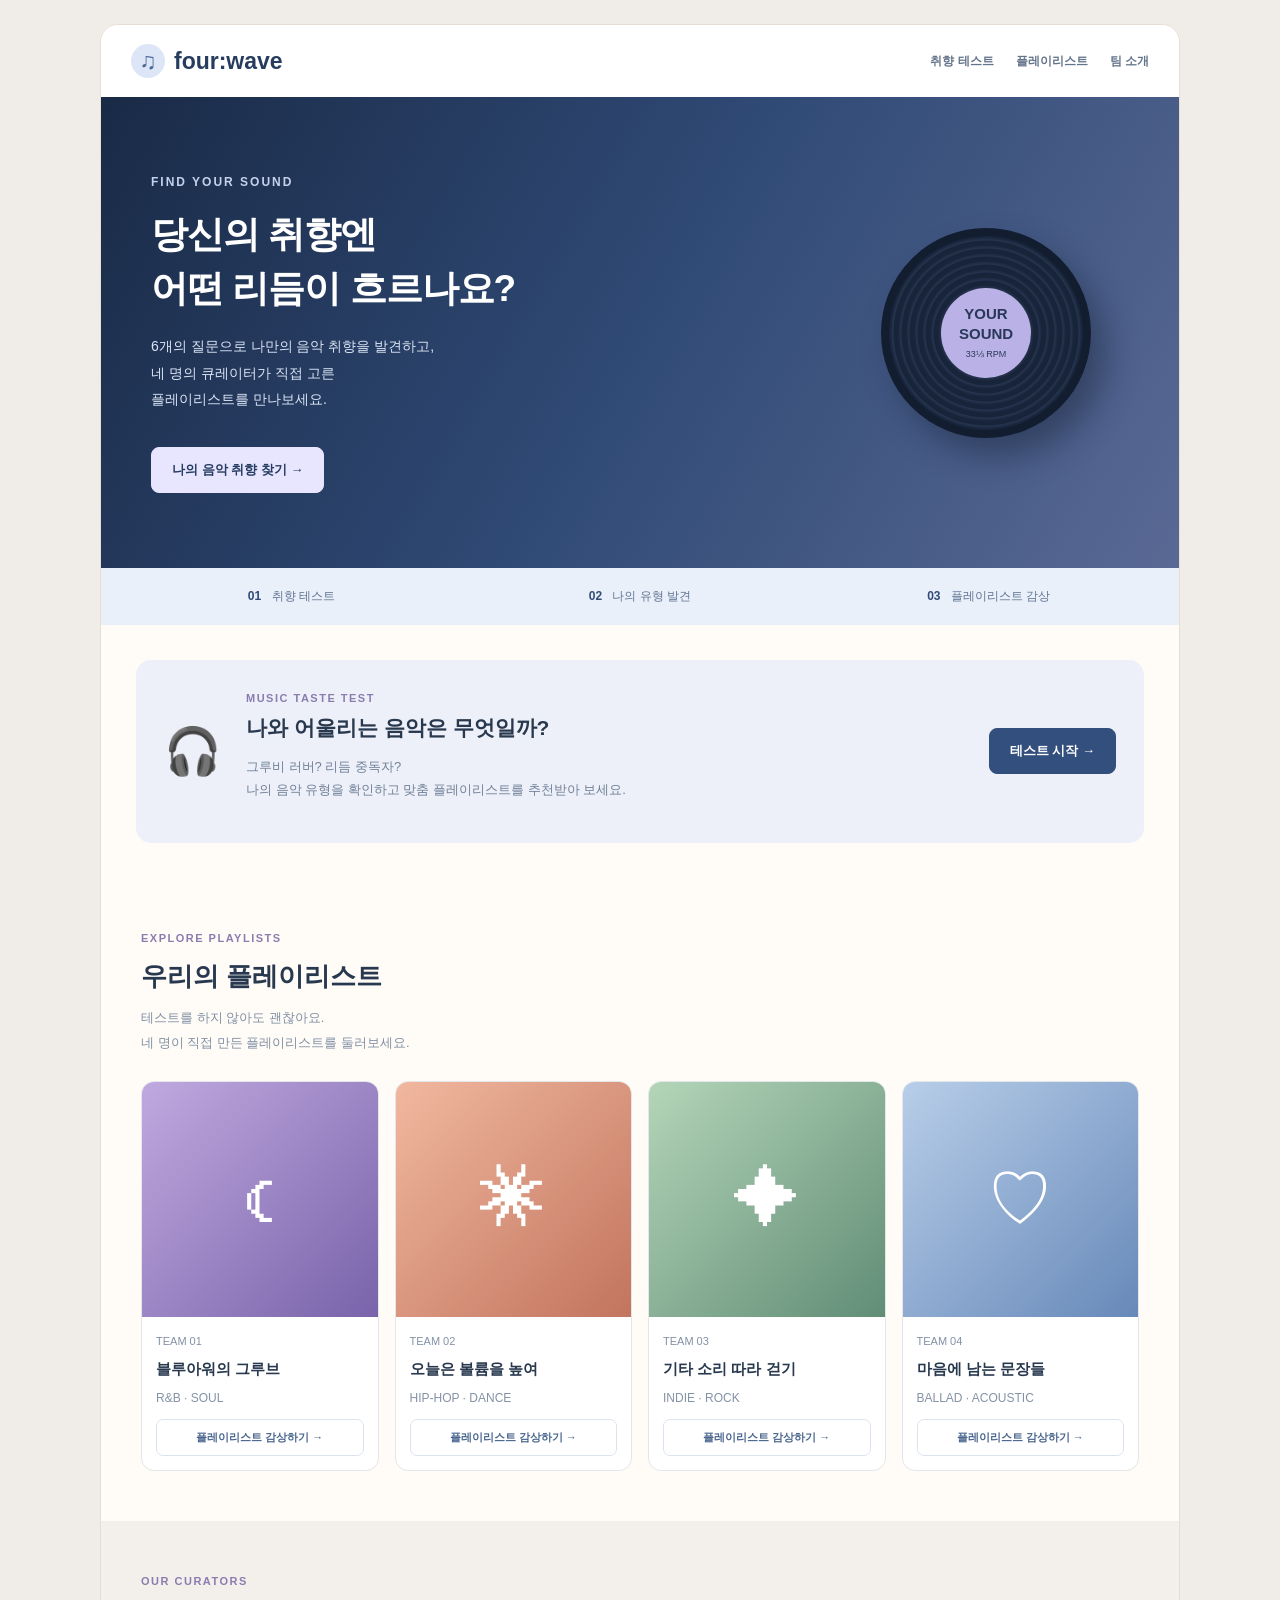
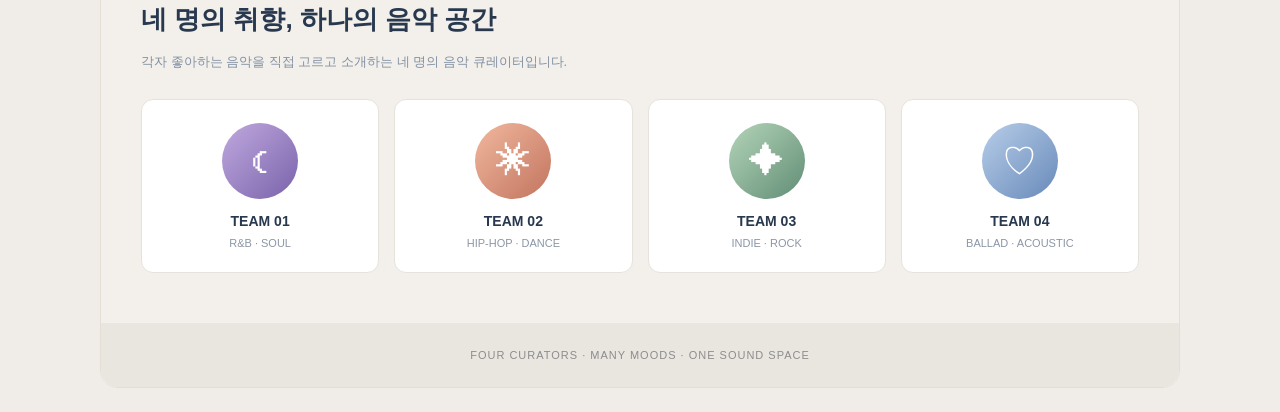
==== commit 0650e62f: "메인 찐재구성" ====
--- a/index.html
+++ b/index.html
@@ -4,24 +4,20 @@
 <head>
   <meta charset="UTF-8">
   <meta name="viewport" content="width=device-width, initial-scale=1.0">
-  <title>four:wave | 나만의 음악 취향 찾기</title>
+  <title>four:wave | 나만의 음악 찾기</title>
   <link rel="stylesheet" href="style.css">
 </head>
 
 <body>
 <div class="site">
 
-  <!-- =============================
-       1. 상단 메뉴
-  ============================== -->
   <header class="header">
-    <a href="#home" class="logo">
-      <span class="logo-icon">♫</span>
-      four:wave
+    <a href="index.html" class="logo">
+      <span class="logo-icon">♫</span> four:wave
     </a>
 
-    <nav class="nav">
-      <a href="#quiz">취향 테스트</a>
+    <nav>
+      <a href="quiz.html">취향 테스트</a>
       <a href="#playlists">플레이리스트</a>
       <a href="#members">팀 소개</a>
     </nav>
@@ -29,27 +25,25 @@
 
   <main>
 
-    <!-- =============================
-         2. 메인 화면
-    ============================== -->
-    <section class="hero" id="home">
+    <!-- 메인 소개 -->
+    <section class="hero">
       <div class="hero-text">
-        <p class="hero-label">FIND YOUR SOUND</p>
+        <span class="hero-label">FIND YOUR SOUND</span>
 
         <h1>
           당신의 취향엔<br>
           어떤 리듬이 흐르나요?
         </h1>
 
-        <p class="hero-description">
+        <p>
           6개의 질문으로 나만의 음악 취향을 발견하고,<br>
           네 명의 큐레이터가 직접 고른<br>
           플레이리스트를 만나보세요.
         </p>
 
-        <button class="start-btn" id="hero-start">
+        <a href="quiz.html" class="primary-btn hero-btn">
           나의 음악 취향 찾기 →
-        </button>
+        </a>
       </div>
 
       <div class="record-area">
@@ -62,837 +56,94 @@
       </div>
     </section>
 
-    <!-- 이용 순서 -->
     <div class="steps">
       <div><strong>01</strong> 취향 테스트</div>
       <div><strong>02</strong> 나의 유형 발견</div>
       <div><strong>03</strong> 플레이리스트 감상</div>
     </div>
 
-    <!-- =============================
-         3. 음악 취향 테스트
-    ============================== -->
-    <section class="section" id="quiz">
-      <div class="section-title">
-        <span class="eyebrow">01 / MUSIC TASTE TEST</span>
-        <h2>나의 음악 취향은 어떤 유형일까?</h2>
+    <!-- 테스트 안내 -->
+    <section class="test-promo">
+      <div class="promo-icon">🎧</div>
+
+      <div>
+        <span class="eyebrow">MUSIC TASTE TEST</span>
+        <h2>나와 어울리는 음악은 무엇일까?</h2>
         <p>
-          정답은 없어요!
-          평소 자신의 음악 취향과 가장 가까운 답변을 골라주세요.
+          그루비 러버? 리듬 중독자?<br>
+          나의 음악 유형을 확인하고 맞춤 플레이리스트를 추천받아 보세요.
         </p>
       </div>
 
-      <div class="quiz-box" id="quiz-box">
-        <!-- JavaScript로 테스트 화면이 표시됩니다 -->
-      </div>
+      <a href="quiz.html" class="primary-btn">
+        테스트 시작 →
+      </a>
     </section>
 
-    <!-- =============================
-         4. 모든 플레이리스트
-    ============================== -->
+    <!-- 모든 팀원 플레이리스트 -->
     <section class="section" id="playlists">
-      <div class="section-title">
-        <span class="eyebrow">02 / EXPLORE PLAYLISTS</span>
-        <h2>다른 플레이리스트도 둘러보세요</h2>
-        <p>
-          테스트를 하지 않아도 괜찮아요.<br>
-          네 명이 직접 고른 플레이리스트를 자유롭게 감상해 보세요!
-        </p>
-      </div>
+      <span class="eyebrow">EXPLORE PLAYLISTS</span>
 
-      <div class="playlist-grid" id="playlist-grid">
-        <!-- 플레이리스트 카드 자동 생성 -->
-      </div>
+      <h2>우리의 플레이리스트</h2>
 
-      <!-- 다른 플레이리스트를 누르면 열리는 영역 -->
-      <div class="playlist-detail" id="playlist-detail" hidden>
-        <div class="detail-top">
-          <h3>PLAYLIST DETAIL</h3>
-          <button class="close-btn" id="close-detail">
-            닫기 ×
-          </button>
+      <p class="section-desc">
+        테스트를 하지 않아도 괜찮아요.<br>
+        네 명이 직접 만든 플레이리스트를 둘러보세요.
+      </p>
+
+      <div class="playlist-grid" id="all-playlists"></div>
+    </section>
+
+    <!-- 팀원 소개 -->
+    <section class="section members-section" id="members">
+      <span class="eyebrow">OUR CURATORS</span>
+      <h2>네 명의 취향, 하나의 음악 공간</h2>
+
+      <p class="section-desc">
+        각자 좋아하는 음악을 직접 고르고 소개하는
+        네 명의 음악 큐레이터입니다.
+      </p>
+
+      <div class="member-grid">
+        <div class="member-card">
+          <span class="member-avatar cover-groove">☾</span>
+          <strong>TEAM 01</strong>
+          <small>R&B · SOUL</small>
         </div>
 
-        <div id="detail-content"></div>
-      </div>
-    </section>
+        <div class="member-card">
+          <span class="member-avatar cover-beat">✷</span>
+          <strong>TEAM 02</strong>
+          <small>HIP-HOP · DANCE</small>
+        </div>
 
-    <!-- =============================
-         5. 팀원 소개
-    ============================== -->
-    <section class="section members-section" id="members">
-      <div class="section-title">
-        <span class="eyebrow">03 / OUR CURATORS</span>
-        <h2>네 명의 취향, 하나의 음악 공간</h2>
-        <p>
-          서로 다른 음악을 좋아하는 네 명이<br>
-          자신만의 시선으로 플레이리스트를 만들고 소개합니다.
-        </p>
-      </div>
+        <div class="member-card">
+          <span class="member-avatar cover-band">✦</span>
+          <strong>TEAM 03</strong>
+          <small>INDIE · ROCK</small>
+        </div>
 
-      <div class="member-grid" id="member-grid">
-        <!-- 팀원 소개 카드 자동 생성 -->
+        <div class="member-card">
+          <span class="member-avatar cover-mellow">♡</span>
+          <strong>TEAM 04</strong>
+          <small>BALLAD · ACOUSTIC</small>
+        </div>
       </div>
     </section>
 
   </main>
 
-  <footer class="footer">
-    <p>FOUR CURATORS · MANY MOODS · ONE SOUND SPACE</p>
-    <p>© four:wave</p>
+  <footer>
+    FOUR CURATORS · MANY MOODS · ONE SOUND SPACE
   </footer>
 
 </div>
 
-
-<!-- ============================================
-     JavaScript
-     아래 데이터만 수정하면 콘텐츠 변경 가능
-============================================= -->
+<script src="data.js"></script>
 <script>
-
-// =============================================
-// 1. 플레이리스트 데이터
-// =============================================
-// ★ 팀원들이 가장 많이 수정할 부분!
-// title: 플레이리스트 제목
-// member: 제작한 팀원 이름
-// description: 플레이리스트 소개
-// tracks: 실제 수록곡
-// url: 개별 음악 링크
-// embedUrl: 유튜브 재생목록 임베드 주소
-
-const playlists = {
-
-  // 팀원 1 : R&B / SOUL
-  groove: {
-    member: "TEAM 01",
-    genre: "R&B · SOUL",
-    title: "블루아워의 그루브",
-    description:
-      "하루가 끝난 밤, 부드러운 보컬과 매력적인 리듬에 집중하고 싶을 때 듣는 음악을 모았어요.",
-    symbol: "☾",
-    tags: ["그루브", "새벽", "R&B"],
-
-    tracks: [
-      {
-        title: "첫 번째 곡 제목",
-        artist: "가수 이름",
-        url: ""
-      },
-      {
-        title: "두 번째 곡 제목",
-        artist: "가수 이름",
-        url: ""
-      },
-      {
-        title: "세 번째 곡 제목",
-        artist: "가수 이름",
-        url: ""
-      }
-    ],
-
-    embedUrl: ""
-  },
-
-  // 팀원 2 : HIP-HOP / DANCE
-  beat: {
-    member: "TEAM 02",
-    genre: "HIP-HOP · DANCE",
-    title: "오늘은 볼륨을 높여",
-    description:
-      "신나는 비트와 리듬으로 기분을 끌어올리고 싶을 때! 에너지 넘치는 곡을 모은 플레이리스트예요.",
-    symbol: "✷",
-    tags: ["비트", "에너지", "힙합"],
-
-    tracks: [
-      {
-        title: "첫 번째 곡 제목",
-        artist: "가수 이름",
-        url: ""
-      },
-      {
-        title: "두 번째 곡 제목",
-        artist: "가수 이름",
-        url: ""
-      },
-      {
-        title: "세 번째 곡 제목",
-        artist: "가수 이름",
-        url: ""
-      }
-    ],
-
-    embedUrl: ""
-  },
-
-  // 팀원 3 : INDIE / ROCK
-  band: {
-    member: "TEAM 03",
-    genre: "INDIE · ROCK",
-    title: "기타 소리 따라 걷기",
-    description:
-      "시원한 기타와 드럼 사운드, 나만 알고 싶은 밴드의 음악을 소개하는 플레이리스트예요.",
-    symbol: "✦",
-    tags: ["밴드", "인디", "기타"],
-
-    tracks: [
-      {
-        title: "첫 번째 곡 제목",
-        artist: "가수 이름",
-        url: ""
-      },
-      {
-        title: "두 번째 곡 제목",
-        artist: "가수 이름",
-        url: ""
-      },
-      {
-        title: "세 번째 곡 제목",
-        artist: "가수 이름",
-        url: ""
-      }
-    ],
-
-    embedUrl: ""
-  },
-
-  // 팀원 4 : BALLAD / ACOUSTIC
-  mellow: {
-    member: "TEAM 04",
-    genre: "BALLAD · ACOUSTIC",
-    title: "마음에 남는 문장들",
-    description:
-      "가끔은 한 줄의 가사만으로도 위로가 되니까. 따뜻하고 잔잔한 음악을 골랐어요.",
-    symbol: "♡",
-    tags: ["감성", "가사", "어쿠스틱"],
-
-    tracks: [
-      {
-        title: "첫 번째 곡 제목",
-        artist: "가수 이름",
-        url: ""
-      },
-      {
-        title: "두 번째 곡 제목",
-        artist: "가수 이름",
-        url: ""
-      },
-      {
-        title: "세 번째 곡 제목",
-        artist: "가수 이름",
-        url: ""
-      }
-    ],
-
-    embedUrl: ""
-  }
-};
-
-
-// =============================================
-// 2. 음악 취향 유형
-// =============================================
-
-const musicTypes = {
-  groove: {
-    name: "그루비 러버",
-    genre: "R&B · SOUL",
-    description:
-      "부드러운 보컬과 매력적인 베이스라인을 좋아하는 당신! 자연스럽게 몸을 흔들게 만드는 그루브를 사랑하는 유형이에요.",
-    keywords: ["그루브", "감각적인 리듬", "R&B"]
-  },
-
-  beat: {
-    name: "리듬 중독자",
-    genre: "HIP-HOP · DANCE",
-    description:
-      "강렬한 비트에 끌리는 당신! 음악을 통해 에너지를 얻고 신나는 리듬에 몸을 맡기는 유형이에요.",
-    keywords: ["강렬한 비트", "에너지", "힙합"]
-  },
-
-  band: {
-    name: "사운드 탐험가",
-    genre: "INDIE · ROCK",
-    description:
-      "기타와 드럼의 생생한 사운드를 좋아하는 당신! 개성 있는 음악을 발견하는 즐거움을 아는 유형이에요.",
-    keywords: ["밴드", "인디", "새로운 발견"]
-  },
-
-  mellow: {
-    name: "감성 수집가",
-    genre: "BALLAD · ACOUSTIC",
-    description:
-      "따뜻한 멜로디와 마음에 남는 가사를 좋아하는 당신! 노래 속에서 공감과 위로를 발견하는 유형이에요.",
-    keywords: ["가사", "감성", "어쿠스틱"]
-  }
-};
-
-
-// =============================================
-// 3. 음악 취향 테스트 문항
-// =============================================
-
-const questions = [
-  {
-    question: "처음 듣는 노래에서 가장 먼저 귀에 들어오는 건?",
-    options: [
-      { text: "쫀득한 베이스와 부드러운 보컬", type: "groove" },
-      { text: "몸을 움직이게 만드는 강한 비트", type: "beat" },
-      { text: "시원하게 울리는 기타와 드럼", type: "band" },
-      { text: "마음에 남는 가사와 멜로디", type: "mellow" }
-    ]
-  },
-  {
-    question: "이어폰을 끼고 가장 걷고 싶은 장소는?",
-    options: [
-      { text: "바람이 불어오는 한적한 골목", type: "band" },
-      { text: "비가 내리는 창밖을 볼 수 있는 버스 안", type: "mellow" },
-      { text: "불빛이 반짝이는 늦은 밤의 거리", type: "groove" },
-      { text: "신나는 음악이 흐르는 페스티벌", type: "beat" }
-    ]
-  },
-  {
-    question: "친구의 음악 추천 중 가장 끌리는 말은?",
-    options: [
-      { text: "이 노래 틀면 분위기가 확 살아나!", type: "beat" },
-      { text: "이 곡은 리듬이 진짜 매력적이야", type: "groove" },
-      { text: "가사가 마치 내 이야기 같아", type: "mellow" },
-      { text: "기타가 들어오는 순간 너무 좋아", type: "band" }
-    ]
-  },
-  {
-    question: "마음에 드는 노래를 반복 재생하는 이유는?",
-    options: [
-      { text: "특정 가사가 계속 마음에 남아서", type: "mellow" },
-      { text: "악기 소리와 곡의 구성이 좋아서", type: "band" },
-      { text: "박자와 후렴이 중독적이어서", type: "beat" },
-      { text: "보컬의 톤과 그루브가 좋아서", type: "groove" }
-    ]
-  },
-  {
-    question: "지금 딱 한 장르만 골라 듣는다면?",
-    options: [
-      { text: "R&B / 소울", type: "groove" },
-      { text: "힙합 / 댄스", type: "beat" },
-      { text: "인디 / 록 / 밴드", type: "band" },
-      { text: "발라드 / 어쿠스틱", type: "mellow" }
-    ]
-  },
-  {
-    question: "가장 추천받고 싶은 플레이리스트는?",
-    options: [
-      { text: "숨은 밴드 명곡 모음", type: "band" },
-      { text: "에너지가 차오르는 비트 모음", type: "beat" },
-      { text: "가사 좋은 조용한 음악 모음", type: "mellow" },
-      { text: "분위기 좋은 그루브 음악 모음", type: "groove" }
-    ]
-  }
-];
-
-
-// =============================================
-// 4. 공통 변수 및 함수
-// =============================================
-
-const quizBox = document.getElementById("quiz-box");
-const playlistGrid = document.getElementById("playlist-grid");
-
-let currentQuestion = 0;
-let answers = [];
-
-// 화면에 표시할 문자를 안전하게 처리
-function escapeHTML(value) {
-  return String(value).replace(/[&<>"']/g, char => ({
-    "&": "&amp;",
-    "<": "&lt;",
-    ">": "&gt;",
-    '"': "&quot;",
-    "'": "&#39;"
-  })[char]);
-}
-
-// 실제 음악 링크가 있는지 확인
-function validLink(url) {
-  try {
-    const parsed = new URL(url);
-    return parsed.protocol === "https:" ? parsed.href : "";
-  } catch {
-    return "";
-  }
-}
-
-// 유튜브 재생목록 임베드 링크 확인
-function validEmbed(url) {
-  try {
-    const parsed = new URL(url);
-
-    const allowedHosts = [
-      "www.youtube.com",
-      "www.youtube-nocookie.com"
-    ];
-
-    if (
-      parsed.protocol === "https:" &&
-      allowedHosts.includes(parsed.hostname) &&
-      parsed.pathname.startsWith("/embed/")
-    ) {
-      return parsed.href;
-    }
-
-    return "";
-  } catch {
-    return "";
-  }
-}
-
-
-// =============================================
-// 5. 테스트 시작 화면
-// =============================================
-
-function showQuizStart() {
-  quizBox.innerHTML = `
-    <div class="quiz-intro">
-      <div class="quiz-headphone">🎧</div>
-      <h3>What's your music type?</h3>
-      <p>
-        여섯 가지 질문에 답하고<br>
-        나의 음악 취향 유형을 알아보세요!
-      </p>
-      <button class="primary-btn" id="start-quiz">
-        테스트 시작하기 →
-      </button>
-    </div>
-  `;
-
-  document.getElementById("start-quiz")
-    .addEventListener("click", startQuiz);
-}
-
-function startQuiz() {
-  currentQuestion = 0;
-  answers = Array(questions.length).fill(null);
-
-  showQuestion();
-
-  document.getElementById("quiz")
-    .scrollIntoView({ behavior: "smooth" });
-}
-
-
-// =============================================
-// 6. 테스트 문항 표시
-// =============================================
-
-function showQuestion() {
-  const question = questions[currentQuestion];
-  const selected = answers[currentQuestion];
-
-  const progress =
-    ((currentQuestion + 1) / questions.length) * 100;
-
-  quizBox.innerHTML = `
-    <div class="question-header">
-      <span>QUESTION ${currentQuestion + 1} / ${questions.length}</span>
-      <span>${Math.round(progress)}%</span>
-    </div>
-
-    <div class="progress-bar">
-      <div class="progress-fill" style="width:${progress}%"></div>
-    </div>
-
-    <h3 class="question-title">
-      Q${currentQuestion + 1}. ${escapeHTML(question.question)}
-    </h3>
-
-    <div class="answer-grid">
-      ${question.options.map((option, index) => `
-        <button
-          class="answer-btn ${selected === option.type ? "selected" : ""}"
-          data-answer="${option.type}"
-        >
-          <strong>${"ABCD"[index]}.</strong>
-          ${escapeHTML(option.text)}
-        </button>
-      `).join("")}
-    </div>
-
-    <div class="question-buttons">
-      <button class="secondary-btn" id="prev-btn"
-        ${currentQuestion === 0 ? "disabled" : ""}>
-        ← 이전
-      </button>
-
-      <button class="primary-btn" id="next-btn"
-        ${selected === null ? "disabled" : ""}>
-        ${currentQuestion === questions.length - 1
-          ? "결과 확인하기 →"
-          : "다음 질문 →"}
-      </button>
-    </div>
-  `;
-
-  // 답변 선택
-  document.querySelectorAll(".answer-btn").forEach(button => {
-    button.addEventListener("click", () => {
-      answers[currentQuestion] = button.dataset.answer;
-      showQuestion();
-    });
-  });
-
-  // 이전 질문
-  document.getElementById("prev-btn")
-    .addEventListener("click", () => {
-      if (currentQuestion > 0) {
-        currentQuestion--;
-        showQuestion();
-      }
-    });
-
-  // 다음 질문 또는 결과
-  document.getElementById("next-btn")
-    .addEventListener("click", () => {
-      if (answers[currentQuestion] === null) return;
-
-      if (currentQuestion < questions.length - 1) {
-        currentQuestion++;
-        showQuestion();
-      } else {
-        showResult();
-      }
-    });
-}
-
-
-// =============================================
-// 7. 테스트 결과 계산
-// =============================================
-
-function calculateResult() {
-  const scores = {
-    groove: 0,
-    beat: 0,
-    band: 0,
-    mellow: 0
-  };
-
-  answers.forEach((type, index) => {
-    // Q5는 장르 직접 선택이므로 2점
-    const point = index === 4 ? 2 : 1;
-    scores[type] += point;
-  });
-
-  const maxScore = Math.max(...Object.values(scores));
-
-  const candidates = Object.keys(scores).filter(
-    type => scores[type] === maxScore
+  APP.renderCards(
+    document.getElementById("all-playlists")
   );
-
-  // 동점이면 Q5, 그다음 Q1의 선택 우선
-  if (candidates.includes(answers[4])) {
-    return answers[4];
-  }
-
-  if (candidates.includes(answers[0])) {
-    return answers[0];
-  }
-
-  return candidates[0];
-}
-
-
-// =============================================
-// 8. 플레이리스트 곡 목록 생성
-// =============================================
-
-function createTrackList(playlist) {
-  return `
-    <div class="track-area">
-      <div class="track-header">
-        <h4>TRACKLIST</h4>
-        <span>${playlist.tracks.length}곡</span>
-      </div>
-
-      <ol class="track-list">
-        ${playlist.tracks.map((song, index) => {
-          const url = validLink(song.url);
-
-          return `
-            <li class="track">
-              <span class="track-number">
-                ${String(index + 1).padStart(2, "0")}
-              </span>
-
-              <div class="track-icon">♫</div>
-
-              <div class="track-info">
-                <strong>${escapeHTML(song.title)}</strong>
-                <span>${escapeHTML(song.artist)}</span>
-              </div>
-
-              ${url
-                ? `<a class="listen-btn"
-                     href="${escapeHTML(url)}"
-                     target="_blank"
-                     rel="noopener noreferrer">
-                     ▶ 듣기
-                   </a>`
-                : `<span class="listen-disabled">
-                     준비 중
-                   </span>`
-              }
-            </li>
-          `;
-        }).join("")}
-      </ol>
-    </div>
-  `;
-}
-
-
-// =============================================
-// 9. 플레이리스트 재생 영역
-// =============================================
-
-function createPlayer(playlist) {
-  const embed = validEmbed(playlist.embedUrl);
-
-  if (embed) {
-    return `
-      <div class="player-area">
-        <h4>♫ 플레이리스트 전체 감상</h4>
-
-        <iframe
-          src="${escapeHTML(embed)}"
-          title="${escapeHTML(playlist.title)} 재생목록"
-          allow="encrypted-media; picture-in-picture"
-          allowfullscreen>
-        </iframe>
-      </div>
-    `;
-  }
-
-  return `
-    <div class="player-placeholder">
-      <div class="player-symbol">♫</div>
-      <strong>플레이리스트 전체 감상</strong>
-      <p>
-        아직 재생목록이 등록되지 않았어요.<br>
-        팀원이 유튜브 재생목록을 연결하면<br>
-        이곳에서 음악을 들을 수 있어요.
-      </p>
-    </div>
-  `;
-}
-
-
-// =============================================
-// 10. 플레이리스트 콘텐츠
-// =============================================
-
-function createPlaylistContent(type) {
-  const playlist = playlists[type];
-
-  return `
-    <div class="recommended-playlist">
-      <div class="playlist-main-info">
-        <div class="cover-large cover-${type}">
-          ${playlist.symbol}
-        </div>
-
-        <div class="playlist-text">
-          <span class="playlist-member">
-            ${escapeHTML(playlist.member)} ·
-            ${escapeHTML(playlist.genre)}
-          </span>
-
-          <h3>${escapeHTML(playlist.title)}</h3>
-
-          <p>${escapeHTML(playlist.description)}</p>
-
-          <div class="tag-row">
-            ${playlist.tags.map(tag => `
-              <span class="tag">#${escapeHTML(tag)}</span>
-            `).join("")}
-          </div>
-        </div>
-      </div>
-
-      ${createPlayer(playlist)}
-
-      ${createTrackList(playlist)}
-    </div>
-  `;
-}
-
-
-// =============================================
-// 11. 테스트 결과 화면
-// =============================================
-
-function showResult() {
-  const resultType = calculateResult();
-  const type = musicTypes[resultType];
-
-  quizBox.innerHTML = `
-    <div class="result">
-
-      <!-- 취향 유형 -->
-      <div class="result-hero">
-        <div class="result-icon">🎧</div>
-
-        <span class="result-label">
-          YOUR MUSIC TYPE
-        </span>
-
-        <h2>${escapeHTML(type.name)}</h2>
-
-        <span class="result-genre">
-          ${escapeHTML(type.genre)}
-        </span>
-
-        <p>${escapeHTML(type.description)}</p>
-
-        <div class="result-tags">
-          ${type.keywords.map(keyword => `
-            <span>#${escapeHTML(keyword)}</span>
-          `).join("")}
-        </div>
-      </div>
-
-      <!-- 추천 플레이리스트 -->
-      <div class="recommend-heading">
-        <span class="eyebrow">RECOMMENDED FOR YOU</span>
-        <h3>당신을 위한 플레이리스트</h3>
-        <p>
-          당신의 음악 취향에 맞춰 추천하는 플레이리스트예요!
-        </p>
-      </div>
-
-      <!-- 플레이리스트 설명 + 실제 곡 목록 -->
-      ${createPlaylistContent(resultType)}
-
-      <!-- 결과 하단 -->
-      <div class="result-buttons">
-        <button class="secondary-btn" id="restart-btn">
-          다시 테스트하기
-        </button>
-
-        <a class="primary-btn" href="#playlists">
-          다른 플레이리스트 둘러보기 ↓
-        </a>
-      </div>
-
-    </div>
-  `;
-
-  document.getElementById("restart-btn")
-    .addEventListener("click", startQuiz);
-
-  document.getElementById("quiz")
-    .scrollIntoView({ behavior: "smooth" });
-}
-
-
-// =============================================
-// 12. 모든 플레이리스트 카드 생성
-// =============================================
-
-function showPlaylistCards() {
-  playlistGrid.innerHTML = Object.entries(playlists)
-    .map(([type, playlist]) => `
-      <article class="playlist-card">
-
-        <div class="playlist-cover cover-${type}">
-          <span>${playlist.symbol}</span>
-        </div>
-
-        <div class="playlist-card-text">
-          <span class="playlist-member">
-            ${escapeHTML(playlist.member)}
-          </span>
-
-          <h3>${escapeHTML(playlist.title)}</h3>
-
-          <p>${escapeHTML(playlist.genre)}</p>
-
-          <button class="card-btn"
-                  data-playlist="${type}">
-            플레이리스트 감상하기 →
-          </button>
-        </div>
-
-      </article>
-    `).join("");
-
-  document.querySelectorAll("[data-playlist]")
-    .forEach(button => {
-      button.addEventListener("click", () => {
-        openPlaylist(button.dataset.playlist);
-      });
-    });
-}
-
-
-// =============================================
-// 13. 다른 플레이리스트 상세 내용
-// =============================================
-
-function openPlaylist(type) {
-  const detail = document.getElementById("playlist-detail");
-
-  document.getElementById("detail-content").innerHTML =
-    createPlaylistContent(type);
-
-  detail.hidden = false;
-
-  detail.scrollIntoView({
-    behavior: "smooth",
-    block: "start"
-  });
-}
-
-document.getElementById("close-detail")
-  .addEventListener("click", () => {
-    document.getElementById("playlist-detail").hidden = true;
-  });
-
-
-// =============================================
-// 14. 팀원 소개 카드
-// =============================================
-
-function showMembers() {
-  const grid = document.getElementById("member-grid");
-
-  grid.innerHTML = Object.entries(playlists)
-    .map(([type, playlist]) => `
-      <div class="member-card">
-        <div class="member-circle cover-${type}">
-          ${playlist.symbol}
-        </div>
-
-        <h3>${escapeHTML(playlist.member)}</h3>
-        <p>${escapeHTML(playlist.genre)}</p>
-      </div>
-    `).join("");
-}
-
-
-// =============================================
-// 15. 메인 시작 버튼과 초기 실행
-// =============================================
-
-document.getElementById("hero-start")
-  .addEventListener("click", startQuiz);
-
-// 처음 사이트에 들어왔을 때 표시할 화면
-showQuizStart();
-showPlaylistCards();
-showMembers();
-
 </script>
-
 </body>
 </html>
--- a/style.css
+++ b/style.css
@@ -1,7 +1,9 @@
 
-/* ==========================================
-   1. 기본 설정
-========================================== */
+/* ========================================
+   FOUR:WAVE - COMMON STYLE
+======================================== */
+
+/* 1. 기본 설정 */
 
 * {
   box-sizing: border-box;
@@ -15,8 +17,13 @@
   margin: 0;
   padding: 24px 16px;
   background: #f0ede8;
-  color: #27364d;
+  color: #28384e;
   font-family: "Malgun Gothic", "Apple SD Gothic Neo", sans-serif;
+}
+
+a {
+  color: inherit;
+  text-decoration: none;
 }
 
 button {
@@ -24,170 +31,177 @@
   cursor: pointer;
 }
 
-a {
-  color: inherit;
-  text-decoration: none;
-}
-
-button:focus-visible,
-a:focus-visible {
-  outline: 3px solid #8298d2;
+a:focus-visible,
+button:focus-visible {
+  outline: 3px solid #8ca3d5;
   outline-offset: 3px;
 }
 
-[hidden] {
-  display: none !important;
-}
-
 .site {
-  max-width: 1100px;
+  max-width: 1080px;
+  min-height: 100vh;
   margin: 0 auto;
-  background: #fffcf8;
   border: 1px solid #e4ded5;
   border-radius: 18px;
+  background: #fffcf8;
   overflow: hidden;
 }
 
 
-/* ==========================================
-   2. 상단 메뉴
-========================================== */
+/* 2. 상단 메뉴 */
 
 .header {
   display: flex;
   justify-content: space-between;
   align-items: center;
-  padding: 20px 30px;
+  gap: 15px;
+  padding: 19px 30px;
   background: #ffffff;
 }
 
 .logo {
   display: flex;
   align-items: center;
-  gap: 10px;
+  gap: 9px;
   color: #263d60;
-  font-size: 24px;
+  font-size: 23px;
   font-weight: bold;
 }
 
 .logo-icon {
-  display: flex;
-  align-items: center;
-  justify-content: center;
+  display: grid;
+  place-items: center;
   width: 34px;
   height: 34px;
   border-radius: 50%;
-  background: #dae5f6;
-  color: #48658f;
-}
-
-.nav {
-  display: flex;
-  gap: 24px;
+  background: #dce6f7;
+  color: #4d6998;
+}
+
+.header nav {
+  display: flex;
+  align-items: center;
+  gap: 22px;
+}
+
+.header nav a {
+  color: #64758b;
+  font-size: 12px;
+  font-weight: bold;
+}
+
+.header nav a:hover {
+  color: #334f7e;
+}
+
+
+/* 3. 공통 버튼 */
+
+.primary-btn,
+.secondary-btn {
+  display: inline-block;
+  padding: 13px 20px;
+  border-radius: 8px;
   font-size: 13px;
   font-weight: bold;
-  color: #65758d;
-}
-
-.nav a:hover {
-  color: #3d5c91;
-}
-
-
-/* ==========================================
-   3. 메인 비주얼
-========================================== */
+  text-align: center;
+  transition: 0.2s;
+}
+
+.primary-btn {
+  border: 1px solid #334f7e;
+  background: #334f7e;
+  color: white;
+}
+
+.primary-btn:hover {
+  background: #4b6a9e;
+  border-color: #4b6a9e;
+}
+
+.secondary-btn {
+  border: 1px solid #d5deea;
+  background: white;
+  color: #405a80;
+}
+
+.secondary-btn:hover {
+  background: #edf2fa;
+}
+
+button:disabled {
+  opacity: 0.4;
+  cursor: not-allowed;
+}
+
+
+/* 4. 메인페이지 비주얼 */
 
 .hero {
   display: grid;
   grid-template-columns: 1.4fr 0.6fr;
   align-items: center;
-  gap: 30px;
-
-  padding: 80px 55px;
-
-  background: linear-gradient(
-    120deg,
-    #192a46,
-    #304a76,
-    #596994
-  );
-
+  gap: 25px;
+  padding: 75px 50px;
+  background: linear-gradient(120deg, #192a46, #304a76, #596994);
   color: white;
 }
 
 .hero-label {
   font-size: 12px;
-  letter-spacing: 3px;
+  color: #c4d2ed;
+  letter-spacing: 2px;
   font-weight: bold;
-  color: #c0cfef;
 }
 
 .hero h1 {
-  margin: 20px 0;
-  font-size: 38px;
+  margin: 18px 0;
+  font-size: 37px;
   line-height: 1.45;
   letter-spacing: -1px;
 }
 
-.hero-description {
+.hero-text p {
   color: #dbe5f5;
   font-size: 14px;
   line-height: 1.9;
 }
 
-.start-btn {
-  margin-top: 25px;
-  padding: 15px 25px;
-
-  border: none;
-  border-radius: 8px;
-
+.hero-btn {
+  margin-top: 20px;
+  border-color: #e8e6ff;
   background: #e8e6ff;
-  color: #273a5d;
-
-  font-size: 14px;
-  font-weight: bold;
-
-  transition: 0.2s;
-}
-
-.start-btn:hover {
-  background: #cfcdfb;
-  transform: translateY(-3px);
-}
-
-
-/* ==========================================
-   4. LP 레코드 장식
-========================================== */
+  color: #263c61;
+}
+
+.hero-btn:hover {
+  border-color: #d3d1fa;
+  background: #d3d1fa;
+}
+
+
+/* 5. LP 레코드 */
 
 .record-area {
-  display: flex;
-  align-items: center;
-  justify-content: center;
+  display: grid;
+  place-items: center;
 }
 
 .record {
-  display: flex;
-  align-items: center;
-  justify-content: center;
-
-  width: 220px;
-  height: 220px;
-
+  display: grid;
+  place-items: center;
+  width: 210px;
+  height: 210px;
+  border: 8px solid #131d30;
   border-radius: 50%;
-  border: 8px solid #141d30;
-
   background: repeating-radial-gradient(
     circle,
     #18243a 0px,
     #18243a 4px,
     #26344e 5px,
-    #18243a 7px
+    #18243a 8px
   );
-
-  box-shadow: 15px 20px 35px #10192b66;
+  box-shadow: 14px 18px 32px #10192b66;
 }
 
 .record-label {
@@ -195,417 +209,501 @@
   flex-direction: column;
   align-items: center;
   justify-content: center;
-
-  width: 95px;
-  height: 95px;
-
+  width: 90px;
+  height: 90px;
   border-radius: 50%;
   background: #bab2e6;
-
-  color: #273755;
+  color: #293859;
+  font-size: 15px;
+  line-height: 1.3;
+  text-align: center;
   font-weight: bold;
-  font-size: 15px;
-  text-align: center;
 }
 
 .record-label small {
-  margin-top: 5px;
+  margin-top: 6px;
   font-size: 9px;
   font-weight: normal;
 }
 
 
-/* ==========================================
-   5. 사이트 이용 순서
-========================================== */
+/* 6. 이용 순서 */
 
 .steps {
   display: grid;
   grid-template-columns: repeat(3, 1fr);
-
-  padding: 22px;
+  gap: 8px;
+  padding: 20px;
   background: #eaf0fa;
-
+  color: #607492;
+  font-size: 12px;
   text-align: center;
+}
+
+.steps strong {
+  margin-right: 7px;
+  color: #314b76;
+}
+
+
+/* 7. 테스트 안내 배너 */
+
+.test-promo {
+  display: flex;
+  align-items: center;
+  gap: 25px;
+  margin: 35px;
+  padding: 28px;
+  border-radius: 15px;
+  background: #edf0f8;
+}
+
+.promo-icon {
+  font-size: 46px;
+}
+
+.test-promo > div:nth-child(2) {
+  flex: 1;
+}
+
+.test-promo h2 {
+  margin: 8px 0;
+  font-size: 21px;
+}
+
+.test-promo p {
+  color: #708098;
   font-size: 13px;
-  color: #607492;
-}
-
-.steps strong {
-  margin-right: 8px;
-  color: #314b76;
-}
-
-
-/* ==========================================
-   6. 공통 섹션
-========================================== */
+  line-height: 1.8;
+}
+
+
+/* 8. 공통 섹션 */
 
 .section {
-  padding: 60px 45px;
-  scroll-margin-top: 20px;
-}
-
-.section-title {
-  margin-bottom: 25px;
+  padding: 50px 40px;
 }
 
 .eyebrow {
+  color: #8a7caf;
   font-size: 11px;
   font-weight: bold;
-  color: #8b7cb0;
-  letter-spacing: 2px;
-}
-
-.section-title h2 {
+  letter-spacing: 1.5px;
+}
+
+.section h2 {
   margin: 12px 0;
-  font-size: 27px;
-  letter-spacing: -0.5px;
-}
-
-.section-title p {
+  font-size: 26px;
+  line-height: 1.4;
+}
+
+.section-desc {
+  margin: 0 0 25px;
+  color: #8190a3;
+  font-size: 13px;
+  line-height: 1.9;
+}
+
+
+/* 9. 플레이리스트 카드 */
+
+.playlist-grid {
+  display: grid;
+  grid-template-columns: repeat(4, minmax(0, 1fr));
+  gap: 16px;
+}
+
+.playlist-card {
+  display: block;
+  overflow: hidden;
+  border: 1px solid #e5e6e9;
+  border-radius: 13px;
+  background: white;
+  transition: transform 0.2s, box-shadow 0.2s;
+}
+
+.playlist-card:hover {
+  transform: translateY(-5px);
+  box-shadow: 0 8px 20px #26364a1a;
+}
+
+.playlist-cover {
+  display: grid;
+  place-items: center;
+  aspect-ratio: 1 / 1;
+  font-size: 66px;
+}
+
+.playlist-card-body {
+  padding: 14px;
+}
+
+.playlist-card-body small {
+  color: #8492a6;
+  font-size: 11px;
+}
+
+.playlist-card-body h3 {
+  margin: 9px 0;
+  font-size: 15px;
+  line-height: 1.4;
+}
+
+.playlist-card-body p {
+  color: #8492a6;
+  font-size: 12px;
+}
+
+.card-link {
+  display: block;
+  margin-top: 14px;
+  padding: 10px 6px;
+  border: 1px solid #dbe3ef;
+  border-radius: 7px;
+  color: #4a668f;
+  font-size: 11px;
+  font-weight: bold;
+  text-align: center;
+}
+
+.playlist-card:hover .card-link {
+  background: #edf2fa;
+}
+
+
+/* 10. 장르별 색상 */
+
+.cover-groove {
+  background: linear-gradient(135deg, #c0a9df, #7963aa);
+  color: white;
+}
+
+.cover-beat {
+  background: linear-gradient(135deg, #f1b89f, #c2745e);
+  color: white;
+}
+
+.cover-band {
+  background: linear-gradient(135deg, #b4d5b8, #618d76);
+  color: white;
+}
+
+.cover-mellow {
+  background: linear-gradient(135deg, #b8cee9, #6789b9);
+  color: white;
+}
+
+
+/* 11. 팀원 소개 */
+
+.members-section {
+  background: #f3f0eb;
+}
+
+.member-grid {
+  display: grid;
+  grid-template-columns: repeat(4, 1fr);
+  gap: 15px;
+}
+
+.member-card {
+  display: flex;
+  flex-direction: column;
+  align-items: center;
+  gap: 8px;
+  padding: 23px 12px;
+  border: 1px solid #e6e2dc;
+  border-radius: 12px;
+  background: white;
+}
+
+.member-avatar {
+  display: grid;
+  place-items: center;
+  width: 76px;
+  height: 76px;
+  margin-bottom: 6px;
+  border-radius: 50%;
+  font-size: 35px;
+}
+
+.member-card strong {
+  font-size: 14px;
+}
+
+.member-card small {
+  color: #8b96a5;
+  font-size: 11px;
+}
+
+
+/* ========================================
+   QUIZ PAGE
+======================================== */
+
+/* 12. 테스트 페이지 전체 */
+
+.quiz-page {
+  min-height: 650px;
+  padding: 65px 30px;
+  background: #f5f6fa;
+}
+
+.page-heading {
+  margin-bottom: 30px;
+  text-align: center;
+}
+
+.page-heading h1 {
+  margin: 14px 0;
+  font-size: 30px;
+}
+
+.page-heading p {
   color: #8290a1;
   font-size: 14px;
-  line-height: 1.8;
-}
-
-
-/* ==========================================
-   7. 음악 취향 테스트
-========================================== */
-
-.quiz-box {
+}
+
+.quiz-panel {
+  max-width: 750px;
+  margin: 0 auto;
   padding: 35px;
+  border: 1px solid #e2e7f0;
+  border-radius: 17px;
   background: white;
-
-  border: 1px solid #e4e8ef;
-  border-radius: 16px;
-}
-
-.quiz-intro {
-  padding: 25px 0;
+  box-shadow: 0 8px 24px #2539530a;
+}
+
+
+/* 13. 테스트 진행 상태 */
+
+.question-header {
+  display: flex;
+  justify-content: space-between;
+  color: #7486a2;
+  font-size: 12px;
+  font-weight: bold;
+}
+
+.progress-bar {
+  height: 7px;
+  margin: 13px 0 30px;
+  border-radius: 20px;
+  background: #e8ecf3;
+  overflow: hidden;
+}
+
+.progress-fill {
+  width: 0;
+  height: 100%;
+  border-radius: 20px;
+  background: #7892c5;
+  transition: width 0.2s;
+}
+
+#question-title {
+  margin: 10px 0 28px;
+  font-size: 22px;
+  line-height: 1.5;
+}
+
+
+/* 14. 테스트 선택지 */
+
+.answer-grid {
+  display: grid;
+  grid-template-columns: repeat(2, 1fr);
+  gap: 12px;
+}
+
+.answer-option {
+  min-height: 70px;
+  padding: 17px;
+  border: 1px solid #dfe5ed;
+  border-radius: 10px;
+  background: #fafcff;
+  color: #40536b;
+  font-size: 14px;
+  line-height: 1.6;
+  text-align: left;
+  transition: 0.2s;
+}
+
+.answer-option:hover {
+  border-color: #91a6d0;
+  background: #f0f4fc;
+}
+
+.answer-option.selected {
+  border: 2px solid #637fb6;
+  background: #e9f0fb;
+  font-weight: bold;
+}
+
+.question-actions {
+  display: flex;
+  justify-content: space-between;
+  gap: 12px;
+  margin-top: 32px;
+}
+
+.quiz-note {
+  margin-top: 25px;
+  color: #9aa6b5;
+  font-size: 12px;
   text-align: center;
 }
 
-.quiz-headphone {
-  font-size: 45px;
-}
-
-.quiz-intro h3 {
-  margin: 15px 0;
-  font-size: 24px;
-}
-
-.quiz-intro p {
-  color: #728198;
+
+/* ========================================
+   RESULT PAGE
+======================================== */
+
+/* 15. 테스트 결과 배너 */
+
+.result-page {
+  background: #fffcf8;
+}
+
+.result-banner {
+  padding: 60px 30px;
+  background: linear-gradient(135deg, #233753, #455c87);
+  color: white;
+  text-align: center;
+}
+
+.result-emoji {
+  margin-bottom: 12px;
+  font-size: 48px;
+}
+
+.result-label {
+  color: #c4d0ec;
+  font-size: 12px;
+  letter-spacing: 2px;
+  font-weight: bold;
+}
+
+.result-banner h1 {
+  margin: 14px 0 8px;
+  font-size: 38px;
+}
+
+.result-genre {
+  color: #cbd7ed;
+  font-size: 14px;
+}
+
+.result-banner p {
+  max-width: 550px;
+  margin: 24px auto;
+  color: #edf3ff;
   font-size: 14px;
   line-height: 1.9;
 }
 
-
-/* 공통 버튼 */
-
-.primary-btn {
-  display: inline-block;
-  padding: 13px 22px;
-
-  border: none;
-  border-radius: 8px;
-
-  background: #314c79;
-  color: white;
-
-  font-size: 13px;
-  font-weight: bold;
-  text-align: center;
-}
-
-.primary-btn:hover {
-  background: #47679b;
-}
-
-.primary-btn:disabled {
-  opacity: 0.4;
-  cursor: not-allowed;
-}
-
-.secondary-btn {
-  padding: 12px 20px;
-
-  border: 1px solid #d5dce7;
-  border-radius: 8px;
-
-  background: white;
-  color: #405675;
-
-  font-size: 13px;
-  font-weight: bold;
-}
-
-.secondary-btn:disabled {
-  opacity: 0.4;
-  cursor: not-allowed;
-}
-
-
-/* 질문 진행 상태 */
-
-.question-header {
-  display: flex;
-  justify-content: space-between;
-
-  color: #7182a1;
-  font-size: 12px;
-  font-weight: bold;
-}
-
-.progress-bar {
-  height: 7px;
-  margin: 12px 0 30px;
-
-  background: #e8ecf3;
-  border-radius: 20px;
-  overflow: hidden;
-}
-
-.progress-fill {
-  height: 100%;
-  background: #7892c5;
-  border-radius: 20px;
-
-  transition: width 0.2s;
-}
-
-.question-title {
-  margin-bottom: 25px;
-  font-size: 22px;
-  line-height: 1.5;
-}
-
-
-/* 객관식 답변 */
-
-.answer-grid {
-  display: grid;
-  grid-template-columns: repeat(2, 1fr);
-  gap: 12px;
-}
-
-.answer-btn {
-  min-height: 65px;
-  padding: 16px;
-
-  border: 1px solid #dfe5ed;
-  border-radius: 10px;
-
-  background: #fafcff;
-  color: #40526a;
-
-  text-align: left;
-  font-size: 14px;
-  line-height: 1.5;
-
-  transition: 0.2s;
-}
-
-.answer-btn strong {
-  margin-right: 7px;
-}
-
-.answer-btn:hover {
-  background: #f0f4fc;
-  border-color: #8da3ce;
-}
-
-.answer-btn.selected {
-  border: 2px solid #617fb7;
-  background: #eaf0fb;
-  font-weight: bold;
-}
-
-.question-buttons {
-  display: flex;
-  justify-content: space-between;
-  gap: 12px;
-  margin-top: 30px;
-}
-
-
-/* ==========================================
-   8. 테스트 결과 유형
-========================================== */
-
-.result-hero {
-  padding: 45px 25px;
-
-  border-radius: 15px;
-  background: linear-gradient(135deg, #253b5d, #455c87);
-
-  color: white;
-  text-align: center;
-}
-
-.result-icon {
-  font-size: 45px;
-  margin-bottom: 12px;
-}
-
-.result-label {
-  color: #bcccf0;
-  font-size: 11px;
-  font-weight: bold;
-  letter-spacing: 2px;
-}
-
-.result-hero h2 {
-  margin: 15px 0 8px;
-  font-size: 36px;
-}
-
-.result-genre {
-  font-size: 13px;
-  color: #cbd7ee;
-}
-
-.result-hero p {
-  max-width: 550px;
-  margin: 20px auto;
-
-  color: #eef2fb;
-  font-size: 14px;
-  line-height: 1.9;
-}
-
-.result-tags,
-.tag-row {
+.result-keywords {
   display: flex;
   justify-content: center;
   flex-wrap: wrap;
-  gap: 8px;
-}
-
-.result-tags span {
+  gap: 9px;
+}
+
+.result-keywords span {
   padding: 8px 13px;
-
   border-radius: 20px;
   background: #ffffff22;
-
-  color: #f1f4ff;
-  font-size: 12px;
-}
-
-.recommend-heading {
-  margin: 40px 0 20px;
-}
-
-.recommend-heading h3 {
-  margin: 10px 0;
-  font-size: 25px;
-}
-
-.recommend-heading p {
-  color: #8290a1;
-  font-size: 13px;
-}
-
-.result-buttons {
+  font-size: 12px;
+}
+
+.result-content {
+  max-width: 950px;
+  margin: 0 auto;
+}
+
+.result-actions,
+.center-actions {
   display: flex;
   justify-content: center;
   align-items: center;
   flex-wrap: wrap;
   gap: 12px;
-
   margin-top: 35px;
 }
 
-
-/* ==========================================
-   9. 플레이리스트 정보 영역
-========================================== */
-
-.recommended-playlist {
-  padding: 22px;
-
-  background: #fbfcff;
-  border: 1px solid #e5e9f0;
-  border-radius: 14px;
-}
-
-.playlist-main-info {
+.other-section {
+  background: #f1f2f7;
+}
+
+
+/* ========================================
+   PLAYLIST DETAIL / PLAYER
+======================================== */
+
+/* 16. 플레이리스트 상세 콘텐츠 */
+
+.playlist-feature {
+  padding: 25px;
+  border: 1px solid #e2e7f0;
+  border-radius: 15px;
+  background: #ffffff;
+}
+
+.playlist-feature-top {
   display: flex;
   align-items: center;
   gap: 25px;
 }
 
-.cover-large {
-  display: flex;
-  justify-content: center;
-  align-items: center;
-
-  width: 160px;
-  height: 160px;
+.large-cover {
+  display: grid;
+  place-items: center;
+  width: 170px;
+  height: 170px;
   flex-shrink: 0;
-
-  border-radius: 14px;
-  font-size: 65px;
-}
-
-.playlist-text {
+  border-radius: 13px;
+  font-size: 72px;
+}
+
+.feature-info {
+  min-width: 0;
   flex: 1;
-  min-width: 0;
-}
-
-.playlist-member {
-  color: #8793a5;
-  font-size: 12px;
-  font-weight: bold;
-}
-
-.playlist-text h3 {
+}
+
+.feature-info h2 {
   margin: 10px 0;
-  font-size: 24px;
-}
-
-.playlist-text p {
-  color: #6e7d92;
+  font-size: 25px;
+}
+
+.feature-info p {
+  color: #6f7f93;
   font-size: 13px;
-  line-height: 1.8;
+  line-height: 1.9;
 }
 
 .tag-row {
-  justify-content: flex-start;
-  margin-top: 15px;
-}
-
-.tag {
-  padding: 6px 10px;
+  display: flex;
+  flex-wrap: wrap;
+  gap: 7px;
+  margin-top: 14px;
+}
+
+.tag-row span {
+  padding: 7px 11px;
   border-radius: 20px;
-
-  background: #eaf0f8;
-  color: #5c7293;
-
+  background: #ebf0f8;
+  color: #607697;
   font-size: 11px;
 }
 
 
-/* ==========================================
-   10. 플레이리스트 재생 영역
-========================================== */
-
-.player-area {
-  margin-top: 25px;
-}
-
-.player-area h4 {
-  margin-bottom: 14px;
-  font-size: 16px;
-}
-
-.player-area iframe {
+/* 17. 음악 재생 */
+
+.music-player {
   display: block;
   width: 100%;
   aspect-ratio: 16 / 9;
-
+  margin-top: 25px;
   border: none;
   border-radius: 12px;
 }
@@ -613,17 +711,15 @@
 .player-placeholder {
   margin-top: 25px;
   padding: 35px 15px;
-
   border-radius: 12px;
   background: linear-gradient(120deg, #283f65, #50658e);
-
   color: white;
   text-align: center;
 }
 
-.player-symbol {
-  margin-bottom: 12px;
-  font-size: 40px;
+.player-placeholder div {
+  font-size: 42px;
+  margin-bottom: 10px;
 }
 
 .player-placeholder strong {
@@ -637,30 +733,27 @@
 }
 
 
-/* ==========================================
-   11. 수록곡 목록
-========================================== */
-
-.track-area {
+/* 18. 수록곡 목록 */
+
+.track-section {
   margin-top: 30px;
 }
 
-.track-header {
+.track-heading {
   display: flex;
   justify-content: space-between;
   align-items: center;
-
-  padding-bottom: 12px;
-  border-bottom: 1px solid #e5e9f0;
-}
-
-.track-header h4 {
+  padding-bottom: 15px;
+  border-bottom: 1px solid #e7eaf0;
+}
+
+.track-heading h3 {
   margin: 0;
-  font-size: 17px;
-}
-
-.track-header span {
-  color: #8b97a8;
+  font-size: 18px;
+}
+
+.track-heading span {
+  color: #8b97aa;
   font-size: 12px;
 }
 
@@ -670,43 +763,38 @@
   list-style: none;
 }
 
-.track {
+.track-row {
   display: flex;
   align-items: center;
-  gap: 15px;
-
-  padding: 15px 5px;
-  border-bottom: 1px solid #edf0f5;
+  gap: 14px;
+  padding: 15px 4px;
+  border-bottom: 1px solid #edf0f4;
 }
 
 .track-number {
-  width: 22px;
-  color: #98a3b2;
-  font-size: 12px;
-}
-
-.track-icon {
-  display: flex;
-  justify-content: center;
-  align-items: center;
-
-  width: 42px;
-  height: 42px;
+  width: 24px;
+  color: #98a4b4;
+  font-size: 12px;
+}
+
+.track-art {
+  display: grid;
+  place-items: center;
+  width: 43px;
+  height: 43px;
   flex-shrink: 0;
-
   border-radius: 8px;
-  background: #e7edf8;
-
-  color: #6680a9;
-  font-size: 18px;
+  background: #e6edf8;
+  color: #6881aa;
+  font-size: 20px;
 }
 
 .track-info {
   display: flex;
   flex-direction: column;
-  gap: 5px;
+  gap: 6px;
+  min-width: 0;
   flex: 1;
-  min-width: 0;
 }
 
 .track-info strong {
@@ -714,243 +802,75 @@
   overflow-wrap: anywhere;
 }
 
-.track-info span {
-  color: #8a96a7;
-  font-size: 12px;
-}
-
-.listen-btn {
+.track-info small {
+  color: #8b98a9;
+  font-size: 12px;
+}
+
+.listen-link {
   padding: 9px 13px;
-
   border-radius: 7px;
   background: #e4ebf6;
-
-  color: #3e608f;
+  color: #405f8c;
   font-size: 12px;
   font-weight: bold;
   white-space: nowrap;
 }
 
-.listen-btn:hover {
-  background: #cddbf0;
-}
-
-.listen-disabled {
+.listen-link:hover {
+  background: #d2dff0;
+}
+
+.not-ready {
   color: #9aa5b4;
   font-size: 11px;
   white-space: nowrap;
 }
 
 
-/* ==========================================
-   12. 플레이리스트 카드 목록
-========================================== */
-
-.playlist-grid {
-  display: grid;
-  grid-template-columns: repeat(4, minmax(0, 1fr));
-  gap: 18px;
-}
-
-.playlist-card {
-  overflow: hidden;
-
-  border: 1px solid #e7e6e3;
-  border-radius: 14px;
-
-  background: white;
-  transition: 0.2s;
-}
-
-.playlist-card:hover {
-  transform: translateY(-5px);
-  box-shadow: 0 8px 20px #26364a1a;
-}
-
-.playlist-cover {
-  display: flex;
-  align-items: center;
-  justify-content: center;
-
-  width: 100%;
-  aspect-ratio: 1 / 1;
-
-  font-size: 75px;
-}
-
-.playlist-card-text {
-  padding: 15px;
-}
-
-.playlist-card-text h3 {
-  min-height: 40px;
-  margin: 10px 0;
-  font-size: 16px;
-  line-height: 1.4;
-}
-
-.playlist-card-text p {
-  color: #8592a3;
-  font-size: 12px;
-}
-
-.card-btn {
-  width: 100%;
-  margin-top: 12px;
-  padding: 11px 8px;
-
-  border: 1px solid #d5deec;
-  border-radius: 8px;
-
-  background: white;
-  color: #49658d;
-
-  font-size: 12px;
-  font-weight: bold;
-}
-
-.card-btn:hover {
-  background: #edf2fa;
-}
-
-
-/* ==========================================
-   13. 장르별 커버 색상
-========================================== */
-
-.cover-groove {
-  background: linear-gradient(135deg, #baa5db, #7862a8);
-  color: white;
-}
-
-.cover-beat {
-  background: linear-gradient(135deg, #f0b79d, #c2745e);
-  color: white;
-}
-
-.cover-band {
-  background: linear-gradient(135deg, #b1d3b5, #608b76);
-  color: white;
-}
-
-.cover-mellow {
-  background: linear-gradient(135deg, #b3cde8, #6588b8);
-  color: white;
-}
-
-
-/* ==========================================
-   14. 다른 플레이리스트 상세 영역
-========================================== */
-
-.playlist-detail {
-  margin-top: 30px;
-  padding: 25px;
-
-  border: 1px solid #dbe3ee;
-  border-radius: 15px;
-  background: white;
-
-  scroll-margin-top: 20px;
-}
-
-.detail-top {
-  display: flex;
-  justify-content: space-between;
-  align-items: center;
-
-  margin-bottom: 20px;
-}
-
-.detail-top h3 {
-  color: #7890b1;
-  font-size: 12px;
-  letter-spacing: 2px;
-}
-
-.close-btn {
-  padding: 9px 13px;
-
-  border: 1px solid #dce2eb;
-  border-radius: 8px;
-
-  background: white;
-  color: #536785;
-  font-size: 12px;
-}
-
-.close-btn:hover {
-  background: #edf1f7;
-}
-
-
-/* ==========================================
-   15. 팀원 소개
-========================================== */
-
-.members-section {
-  background: #f3f0eb;
-}
-
-.member-grid {
-  display: grid;
-  grid-template-columns: repeat(4, minmax(0, 1fr));
-  gap: 15px;
-}
-
-.member-card {
-  padding: 20px 10px;
-
-  border: 1px solid #e4e0db;
-  border-radius: 12px;
-
-  background: white;
+/* 19. 개별 플레이리스트 페이지 */
+
+.detail-page h1 {
+  margin: 12px 0;
+  font-size: 29px;
+}
+
+.bottom-actions {
+  padding: 0 20px 45px;
+}
+
+.empty-state {
+  padding: 90px 20px;
   text-align: center;
 }
 
-.member-circle {
-  display: flex;
-  align-items: center;
-  justify-content: center;
-
-  width: 80px;
-  height: 80px;
-  margin: 0 auto 15px;
-
-  border-radius: 50%;
-  font-size: 35px;
-}
-
-.member-card h3 {
-  margin: 8px 0;
-  font-size: 15px;
-}
-
-.member-card p {
-  color: #8a95a4;
-  font-size: 12px;
-}
-
-
-/* ==========================================
-   16. 하단
-========================================== */
-
-.footer {
-  padding: 30px 15px;
-
+.empty-state h1 {
+  font-size: 25px;
+}
+
+.empty-state p {
+  margin: 15px 0 25px;
+  color: #8190a3;
+}
+
+
+/* 20. 하단 */
+
+footer {
+  padding: 26px 15px;
   background: #e9e5df;
-  color: #8b8a8b;
-
+  color: #8d8c8e;
+  font-size: 11px;
   text-align: center;
-  font-size: 11px;
   letter-spacing: 1px;
 }
 
 
-/* ==========================================
-   17. 태블릿 화면
-========================================== */
+/* ========================================
+   RESPONSIVE DESIGN
+======================================== */
+
+/* 21. 태블릿 */
 
 @media (max-width: 850px) {
 
@@ -968,25 +888,27 @@
   }
 
   .record-label {
-    width: 75px;
-    height: 75px;
+    width: 74px;
+    height: 74px;
     font-size: 12px;
-  }
-
-  .section {
-    padding: 45px 25px;
   }
 
   .playlist-grid,
   .member-grid {
     grid-template-columns: repeat(2, minmax(0, 1fr));
   }
-}
-
-
-/* ==========================================
-   18. 모바일 화면
-========================================== */
+
+  .test-promo {
+    flex-wrap: wrap;
+  }
+
+  .section {
+    padding: 45px 25px;
+  }
+}
+
+
+/* 22. 모바일 */
 
 @media (max-width: 550px) {
 
@@ -995,28 +917,26 @@
   }
 
   .site {
+    border: none;
     border-radius: 0;
-    border: none;
   }
 
   .header {
     flex-direction: column;
+    padding: 18px 12px;
+  }
+
+  .header nav {
     gap: 15px;
-    padding: 18px;
-  }
-
-  .logo {
-    font-size: 22px;
-  }
-
-  .nav {
-    gap: 16px;
-    font-size: 12px;
+  }
+
+  .header nav a {
+    font-size: 11px;
   }
 
   .hero {
     grid-template-columns: 1fr;
-    padding: 50px 25px;
+    padding: 48px 25px;
   }
 
   .hero h1 {
@@ -1028,7 +948,7 @@
   }
 
   .steps {
-    padding: 18px 5px;
+    padding: 16px 5px;
     font-size: 10px;
   }
 
@@ -1037,96 +957,110 @@
     margin: 0 0 5px;
   }
 
+  .test-promo {
+    flex-direction: column;
+    align-items: flex-start;
+    gap: 12px;
+    margin: 18px;
+    padding: 23px;
+  }
+
   .section {
-    padding: 40px 18px;
-  }
-
-  .section-title h2 {
+    padding: 35px 18px;
+  }
+
+  .section h2 {
     font-size: 22px;
   }
 
-  .quiz-box {
-    padding: 20px 15px;
+  .playlist-grid {
+    gap: 11px;
+  }
+
+  .playlist-cover {
+    font-size: 50px;
+  }
+
+  .playlist-card-body {
+    padding: 11px;
+  }
+
+  .playlist-card-body h3 {
+    font-size: 13px;
+  }
+
+  .member-grid {
+    gap: 9px;
+  }
+
+  .quiz-page {
+    min-height: 570px;
+    padding: 40px 15px;
+  }
+
+  .page-heading h1 {
+    font-size: 25px;
+  }
+
+  .quiz-panel {
+    padding: 22px 16px;
+  }
+
+  #question-title {
+    font-size: 19px;
   }
 
   .answer-grid {
     grid-template-columns: 1fr;
   }
 
-  .question-title {
-    font-size: 19px;
-  }
-
-  .answer-btn {
-    min-height: 55px;
+  .answer-option {
+    min-height: 58px;
     padding: 14px;
     font-size: 13px;
   }
 
-  .result-hero {
-    padding: 35px 18px;
-  }
-
-  .result-hero h2 {
-    font-size: 28px;
-  }
-
-  .playlist-main-info {
+  .question-actions {
+    gap: 8px;
+  }
+
+  .result-banner {
+    padding: 45px 20px;
+  }
+
+  .result-banner h1 {
+    font-size: 30px;
+  }
+
+  .playlist-feature {
+    padding: 15px;
+  }
+
+  .playlist-feature-top {
     flex-direction: column;
     align-items: flex-start;
   }
 
-  .cover-large {
-    width: 130px;
-    height: 130px;
-  }
-
-  .playlist-text h3 {
-    font-size: 21px;
-  }
-
-  .recommended-playlist {
-    padding: 14px;
-  }
-
-  .track {
+  .large-cover {
+    width: 135px;
+    height: 135px;
+    font-size: 55px;
+  }
+
+  .feature-info h2 {
+    font-size: 22px;
+  }
+
+  .track-row {
     gap: 9px;
   }
 
-  .track-icon {
-    width: 34px;
-    height: 34px;
-  }
-
-  .playlist-grid {
-    gap: 10px;
-  }
-
-  .playlist-cover {
-    font-size: 50px;
-  }
-
-  .playlist-card-text {
-    padding: 12px 9px;
-  }
-
-  .playlist-card-text h3 {
-    font-size: 13px;
-  }
-
-  .card-btn {
-    font-size: 11px;
-  }
-
-  .playlist-detail {
-    padding: 15px;
-  }
-
-  .member-grid {
-    gap: 10px;
-  }
-
-  .result-buttons {
+  .track-art {
+    width: 36px;
+    height: 36px;
+  }
+
+  .result-actions {
     flex-direction: column;
   }
 }
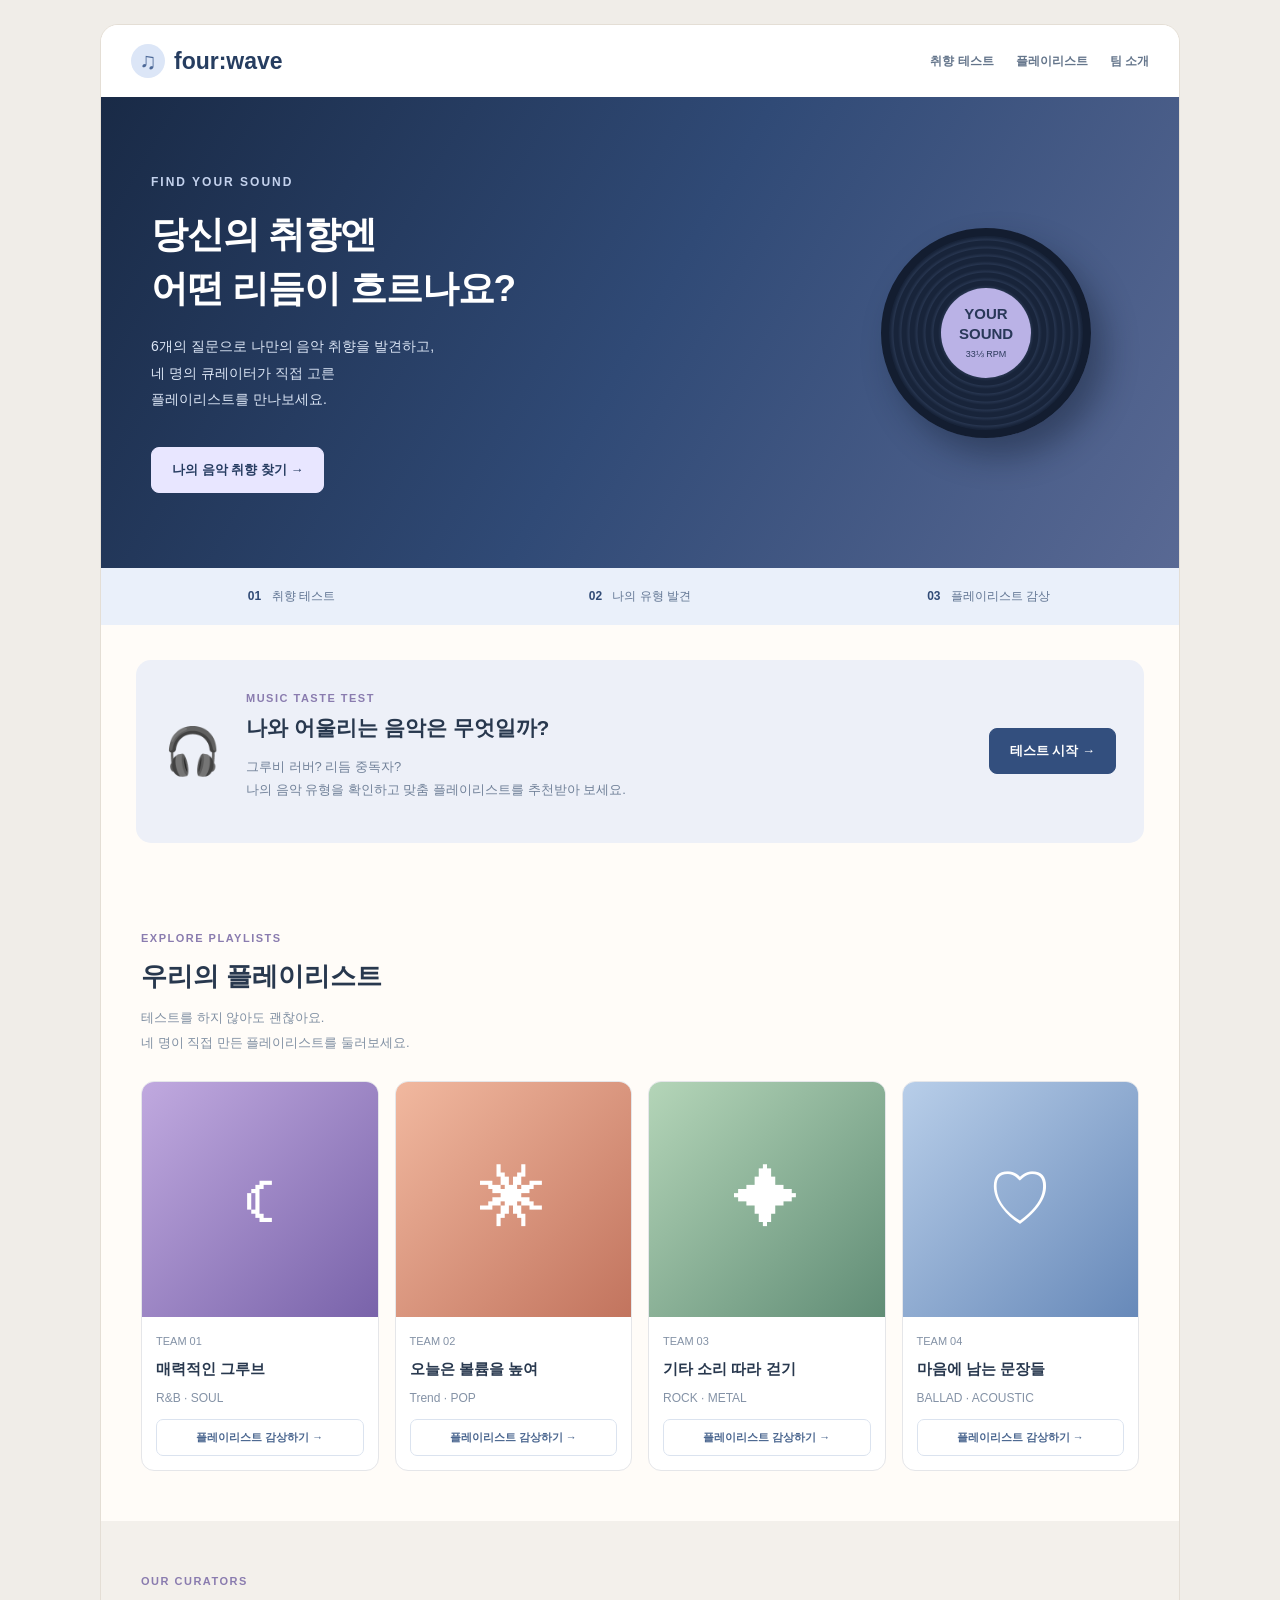
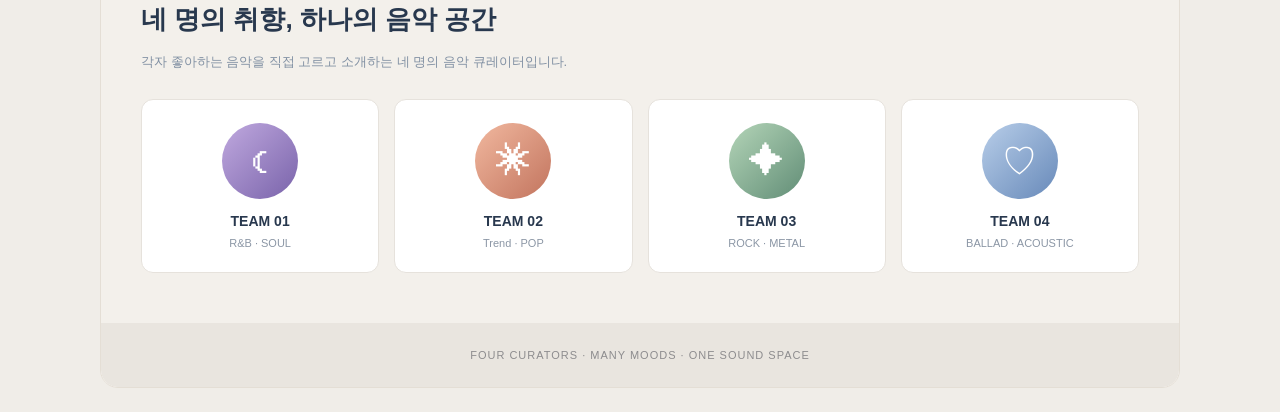
==== commit c94eb233: "메인 페이지 상세 수정" ====
--- a/index.html
+++ b/index.html
@@ -114,13 +114,13 @@
         <div class="member-card">
           <span class="member-avatar cover-beat">✷</span>
           <strong>TEAM 02</strong>
-          <small>HIP-HOP · DANCE</small>
+          <small>Trend · POP</small>
         </div>
 
         <div class="member-card">
           <span class="member-avatar cover-band">✦</span>
           <strong>TEAM 03</strong>
-          <small>INDIE · ROCK</small>
+          <small>ROCK · METAL</small>
         </div>
 
         <div class="member-card">
